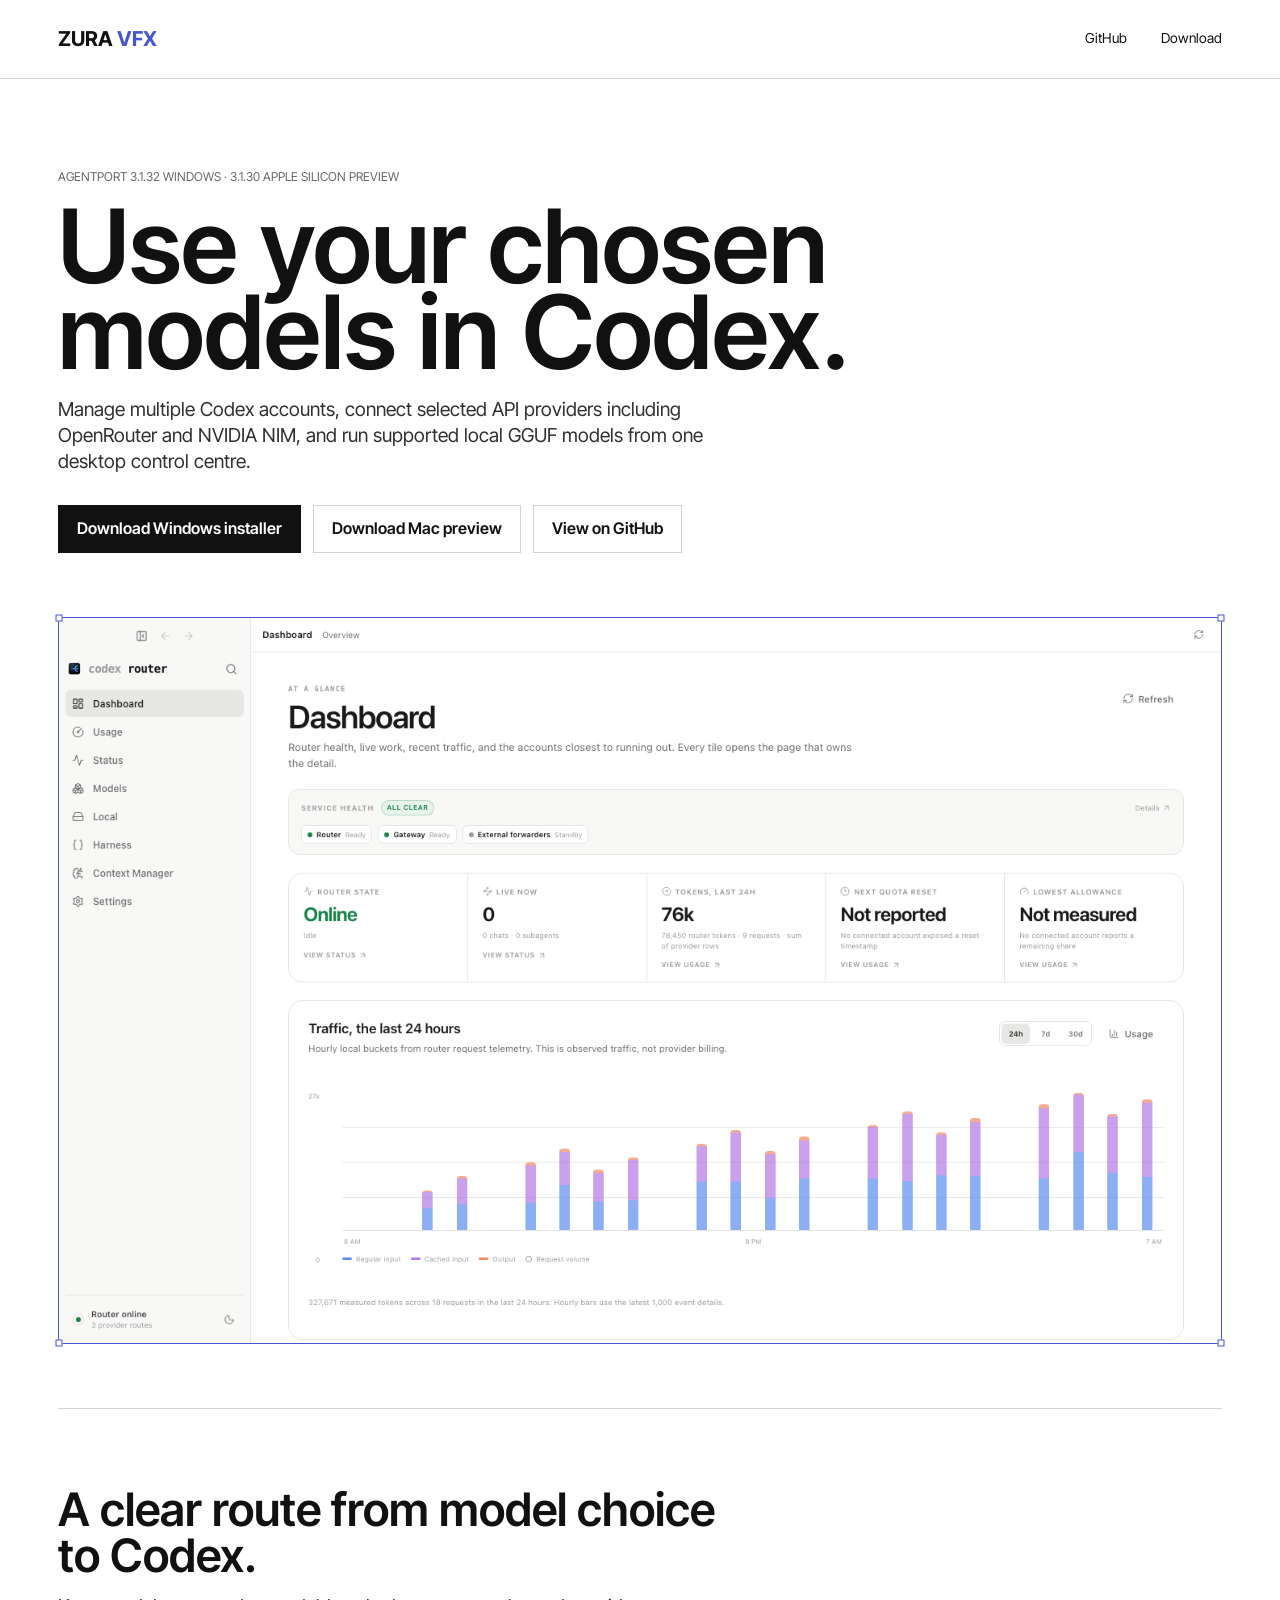
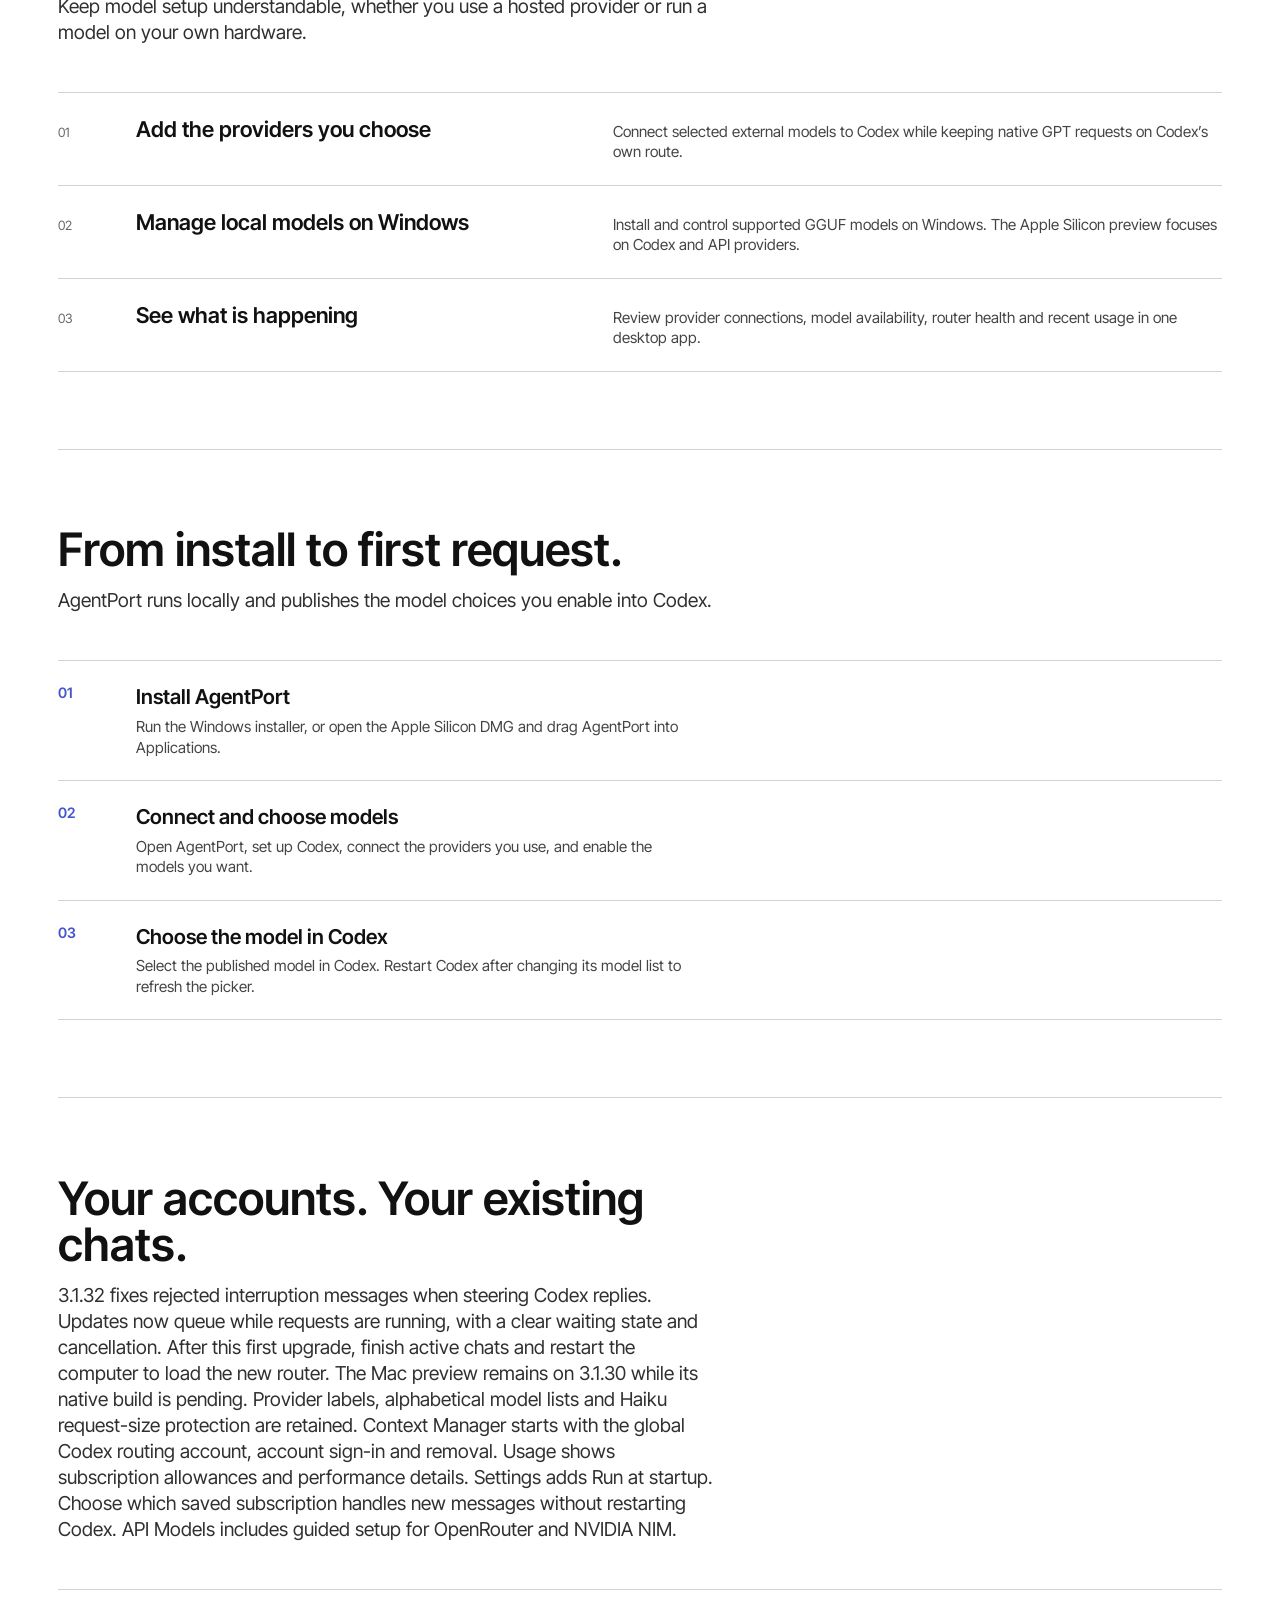
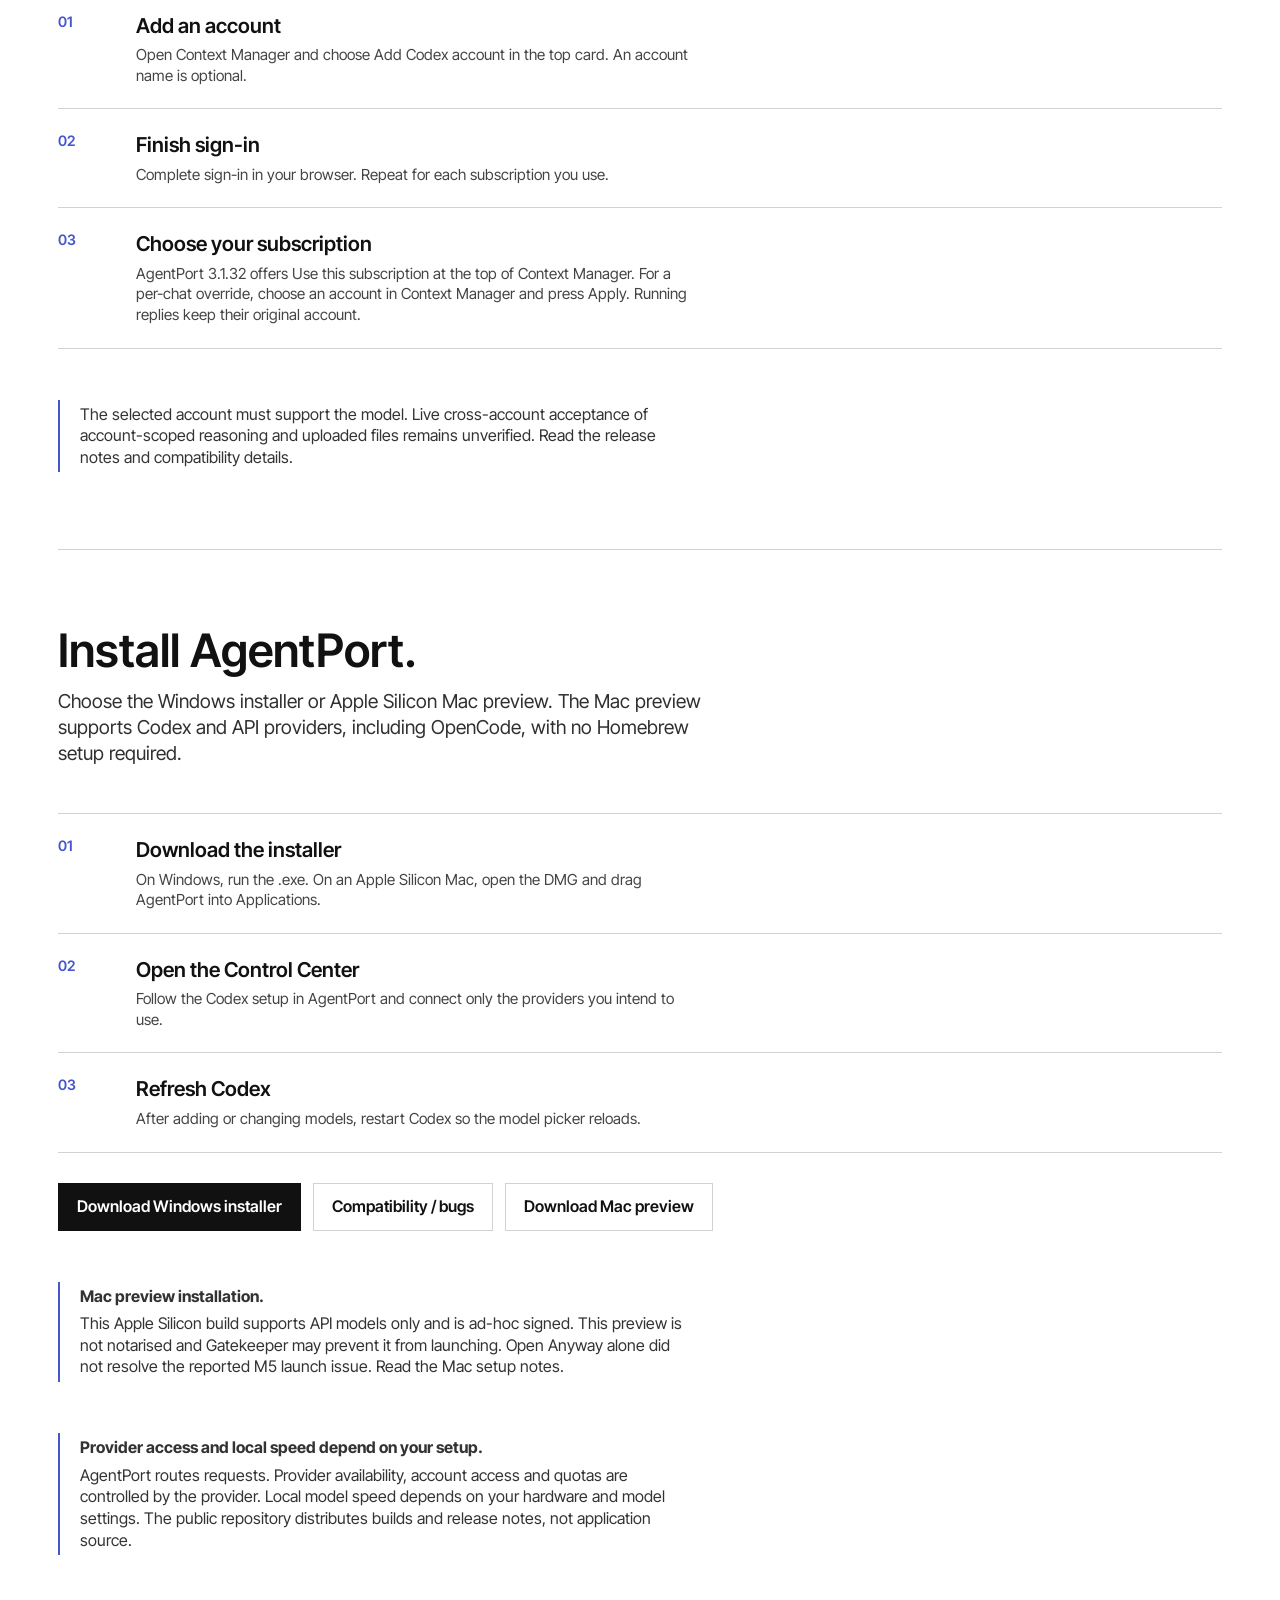
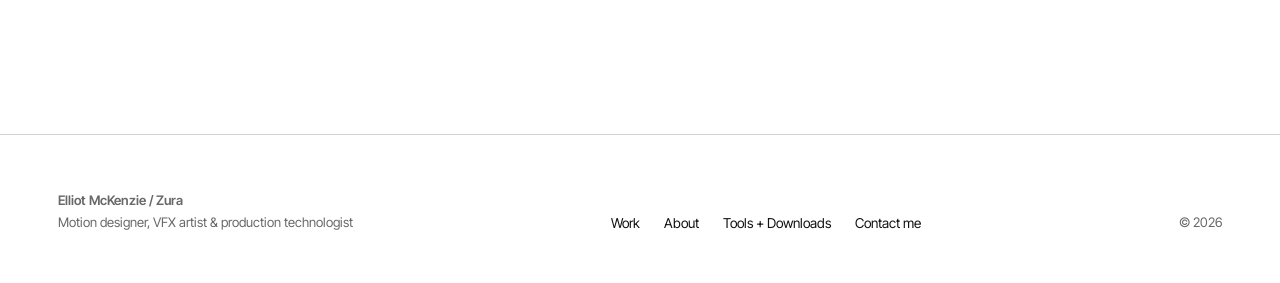
==== docs/index.html @ 7353f22c "Publish AgentPort 3.1.32 global account controls and startup preference" ====
<!doctype html>
<html lang="en">
<head>
<meta charset="utf-8">
<meta name="viewport" content="width=device-width, initial-scale=1">
<title>AgentPort | ZURA VFX</title>
<meta name="description" content="Connect Codex to selected API providers and local GGUF models with AgentPort, a local router and desktop control centre.">
<meta name="theme-color" content="#ffffff">
<meta property="og:title" content="AgentPort | ZURA VFX">
<meta property="og:description" content="Connect Codex to selected API providers and local GGUF models with AgentPort, a local router and desktop control centre.">
<meta property="og:type" content="website">
<link rel="icon" type="image/png" href="./agentport-icon.png">
<link rel="preconnect" href="https://fonts.googleapis.com">
<link rel="preconnect" href="https://fonts.gstatic.com" crossorigin>
<link href="https://fonts.googleapis.com/css2?family=Inter+Tight:wght@400;500;600;700&display=swap" rel="stylesheet">
<script>if(!window.matchMedia("(prefers-reduced-motion: reduce)").matches){document.documentElement.classList.add("reveal-ready");}</script>
<style>
:root{
  --canvas:#ffffff; --ink:#111111; --muted:#686868;
  --well:#e8e8e8; --well-deep:#dedede; --line:#d2d2d2; --blue:#4657cc;
  --page-pad:clamp(18px,3vw,48px); --max:1240px; --header:78px;
}
*{box-sizing:border-box}
html{scroll-behavior:smooth;min-width:320px}
body{margin:0;background:var(--canvas);color:var(--ink);font-family:"Inter Tight",Inter,Arial,sans-serif;font-size:16px;line-height:1.35;letter-spacing:0;-webkit-font-smoothing:antialiased}
a{color:inherit;text-decoration:none}
img,video{max-width:100%;display:block}
figure{margin:0}
h1,h2,h3,p{margin:0}
h1,h2,h3,strong{font-weight:600}
::selection{background:var(--blue);color:#fff}
a:focus-visible,button:focus-visible{outline:2px solid var(--blue);outline-offset:4px}
.shell{width:min(100%,var(--max));margin-inline:auto;padding-inline:var(--page-pad)}

.skip-link{position:fixed;top:12px;left:12px;z-index:100;background:var(--ink);color:#fff;padding:10px 14px;transform:translateY(-160%);transition:transform .18s}
.skip-link:focus{transform:translateY(0)}

.site-header{position:sticky;top:0;z-index:50;background:#fffffff2;backdrop-filter:blur(14px);border-bottom:1px solid var(--line)}
.site-header__inner{display:flex;align-items:center;justify-content:space-between;gap:24px;height:var(--header);width:min(100%,var(--max));margin-inline:auto;padding-inline:var(--page-pad)}
.wordmark{font-weight:700;font-size:clamp(1.05rem,1.6vw,1.35rem);white-space:nowrap}
.wordmark span{color:var(--blue)}
.site-nav{display:flex;align-items:center;gap:clamp(18px,2.6vw,40px);font-size:.86rem}
.site-nav a{padding:6px 0;border-bottom:1px solid transparent;transition:color .16s,border-color .16s}
.site-nav a:hover{color:var(--blue);border-color:var(--blue)}

.intro{padding:clamp(56px,7vw,110px) 0 clamp(40px,5vw,72px)}
.kicker{color:var(--muted);text-transform:uppercase;font-size:.76rem}
.intro h1{margin:18px 0 0;font-size:clamp(3rem,8vw,7.5rem);line-height:.84;max-width:16ch}
.lede{margin-top:22px;max-width:60ch;color:#303030;font-size:clamp(1.02rem,1.5vw,1.3rem)}
.actions{display:flex;flex-wrap:wrap;gap:12px;margin-top:30px}
.btn{display:inline-flex;align-items:center;gap:10px;min-height:48px;padding:0 18px;border:1px solid var(--line);background:var(--canvas);font:inherit;font-weight:600;transition:border-color .16s,background-color .16s,color .16s}
.btn:hover{border-color:var(--blue);background:var(--well);color:var(--blue)}
.btn--primary{background:var(--ink);border-color:var(--ink);color:#fff}
.btn--primary:hover{background:#000;border-color:#000;color:#fff}

.media{margin-top:clamp(38px,5vw,64px)}
.mask-frame{position:relative;border:1.25px solid var(--blue);background:var(--well-deep);aspect-ratio:8/5}
.mask-frame img,.mask-frame video{width:100%;height:100%;object-fit:cover}
.mask-point{position:absolute;z-index:2;width:7px;height:7px;border:1px solid var(--blue);background:var(--canvas);transform:translate(-50%,-50%)}
.mask-point--tl{top:0;left:0}
.mask-point--tr{top:0;left:100%}
.mask-point--bl{top:100%;left:0}
.mask-point--br{top:100%;left:100%}

.band{border-top:1px solid var(--line);padding:clamp(46px,6vw,92px) 0}
.band h2{font-size:clamp(1.9rem,3.6vw,3.4rem);line-height:1;max-width:24ch}
.band .lede{margin-top:16px}

.rows,.steps{list-style:none;margin:clamp(28px,3.6vw,48px) 0 0;padding:0;border-top:1px solid var(--line)}
.rows li{display:grid;grid-template-columns:52px minmax(0,1fr) minmax(0,1.35fr);gap:clamp(14px,2vw,32px);align-items:baseline;padding:22px 0;border-bottom:1px solid var(--line)}
.rows .n{color:var(--muted);font-size:.8rem}
.rows .t{font-weight:600;font-size:clamp(1.05rem,1.7vw,1.5rem)}
.rows .d{color:#444;font-size:.95rem}

.steps{counter-reset:s}
.steps li{counter-increment:s;display:grid;grid-template-columns:52px minmax(0,1fr);gap:clamp(14px,2vw,32px);padding:22px 0;border-bottom:1px solid var(--line)}
.steps li::before{content:counter(s,decimal-leading-zero);color:var(--blue);font-weight:600;font-size:.9rem}
.steps .t{font-weight:600;font-size:clamp(1.02rem,1.6vw,1.35rem)}
.steps .d{color:#444;font-size:.95rem;margin-top:6px;max-width:62ch}

.note{margin-top:clamp(30px,4vw,54px);border-left:2px solid var(--blue);padding:4px 0 4px 20px;max-width:70ch;color:#333}
.note b{display:block;margin-bottom:6px}

.site-footer{border-top:1px solid var(--line);margin-top:clamp(60px,8vw,120px)}
.site-footer__inner{width:min(100%,var(--max));margin-inline:auto;padding:clamp(34px,4vw,52px) var(--page-pad);display:flex;flex-wrap:wrap;gap:20px 40px;justify-content:space-between;align-items:flex-end}
.site-footer__name{font-weight:600;color:var(--ink)}
.site-footer p{color:var(--muted);font-size:.82rem;margin-top:5px}
.site-footer nav{display:flex;flex-wrap:wrap;gap:24px;font-size:.85rem}
.site-footer nav a:hover{color:var(--blue)}

.reveal-ready [data-reveal]{transform:translateY(14px);transition:transform .7s cubic-bezier(.22,1,.36,1)}
.reveal-ready [data-reveal].is-visible{transform:none}

@media (max-width:820px){
  :root{--header:62px}
  .site-nav{gap:16px;font-size:.8rem}
  .rows li{grid-template-columns:34px minmax(0,1fr);gap:8px 16px}
  .rows .d{grid-column:2}
  .steps li{grid-template-columns:34px minmax(0,1fr);gap:8px 16px}
}
@media (max-width:470px){
  .site-nav a:not(:last-child){display:none}
}
@media (prefers-reduced-motion:reduce){
  html{scroll-behavior:auto}
  .reveal-ready [data-reveal]{transform:none;transition:none}
}
</style>
</head>
<body>
<a class="skip-link" href="#main">Skip to content</a>

<header class="site-header">
  <div class="site-header__inner">
    <a class="wordmark" href="https://zuravfx.com" aria-label="ZURA VFX, home">ZURA <span>VFX</span></a>
    <nav class="site-nav" aria-label="Page navigation">
      <a href="https://github.com/ZURAVFX/AgentPort">GitHub</a>
      <a href="#install">Download</a>
    </nav>
  </div>
</header>

<main id="main">
  <div class="shell">

    <section class="intro">
      <p class="kicker">AgentPort 3.1.32 Windows · 3.1.30 Apple Silicon preview</p>
      <h1>Use your chosen models in Codex.</h1>
      <p class="lede">Manage multiple Codex accounts, connect selected API providers including OpenRouter and NVIDIA NIM, and run supported local GGUF models from one desktop control centre.</p>
      <div class="actions">
        <a class="btn btn--primary" href="https://github.com/ZURAVFX/AgentPort/releases/download/v3.1.32/agentport-3.1.32-windows-x64.exe">Download Windows installer</a>
        <a class="btn" href="https://github.com/ZURAVFX/AgentPort/releases/download/v3.1.30/agentport-3.1.30-macos-arm64.dmg">Download Mac preview</a>
        <a class="btn" href="https://github.com/ZURAVFX/AgentPort">View on GitHub</a>
      </div>
      <figure class="media mask-frame" data-reveal>
        <img src="./agentport-control-center.png" alt="AgentPort Control Center showing router health and recent model usage">
        <span class="mask-point mask-point--tl"></span>
        <span class="mask-point mask-point--tr"></span>
        <span class="mask-point mask-point--bl"></span>
        <span class="mask-point mask-point--br"></span>
      </figure>
    </section>

    <section class="band">
      <h2>A clear route from model choice to Codex.</h2>
      <p class="lede">Keep model setup understandable, whether you use a hosted provider or run a model on your own hardware.</p>
      <ul class="rows" data-reveal>
        <li><span class="n">01</span><span class="t">Add the providers you choose</span><span class="d">Connect selected external models to Codex while keeping native GPT requests on Codex’s own route.</span></li>
        <li><span class="n">02</span><span class="t">Manage local models on Windows</span><span class="d">Install and control supported GGUF models on Windows. The Apple Silicon preview focuses on Codex and API providers.</span></li>
        <li><span class="n">03</span><span class="t">See what is happening</span><span class="d">Review provider connections, model availability, router health and recent usage in one desktop app.</span></li>
      </ul>
    </section>

    <section class="band">
      <h2>From install to first request.</h2>
      <p class="lede">AgentPort runs locally and publishes the model choices you enable into Codex.</p>
      <ol class="steps" data-reveal>
        <li><div><span class="t">Install AgentPort</span><p class="d">Run the Windows installer, or open the Apple Silicon DMG and drag AgentPort into Applications.</p></div></li>
        <li><div><span class="t">Connect and choose models</span><p class="d">Open AgentPort, set up Codex, connect the providers you use, and enable the models you want.</p></div></li>
        <li><div><span class="t">Choose the model in Codex</span><p class="d">Select the published model in Codex. Restart Codex after changing its model list to refresh the picker.</p></div></li>
      </ol>
    </section>

    <section class="band" id="codex-accounts">
      <h2>Your accounts. Your existing chats.</h2>
      <p class="lede">3.1.32 fixes rejected interruption messages when steering Codex replies. Updates now queue while requests are running, with a clear waiting state and cancellation. After this first upgrade, finish active chats and restart the computer to load the new router. The Mac preview remains on 3.1.30 while its native build is pending. Provider labels, alphabetical model lists and Haiku request-size protection are retained. Context Manager starts with the global Codex routing account, account sign-in and removal. Usage shows subscription allowances and performance details. Settings adds Run at startup. Choose which saved subscription handles new messages without restarting Codex. API Models includes guided setup for OpenRouter and NVIDIA NIM.</p>
      <ol class="steps" data-reveal>
        <li><div><span class="t">Add an account</span><p class="d">Open Context Manager and choose Add Codex account in the top card. An account name is optional.</p></div></li>
        <li><div><span class="t">Finish sign-in</span><p class="d">Complete sign-in in your browser. Repeat for each subscription you use.</p></div></li>
        <li><div><span class="t">Choose your subscription</span><p class="d">AgentPort 3.1.32 offers Use this subscription at the top of Context Manager. For a per-chat override, choose an account in Context Manager and press Apply. Running replies keep their original account.</p></div></li>
      </ol>
      <p class="note">The selected account must support the model. Live cross-account acceptance of account-scoped reasoning and uploaded files remains unverified. <a href="https://github.com/ZURAVFX/AgentPort/releases/tag/v3.1.32">Read the release notes and compatibility details.</a></p>
    </section>
    <section class="band" id="install">
      <h2>Install AgentPort.</h2>
      <p class="lede">Choose the Windows installer or Apple Silicon Mac preview. The Mac preview supports Codex and API providers, including OpenCode, with no Homebrew setup required.</p>
      <ol class="steps" data-reveal>
        <li><div><span class="t">Download the installer</span><p class="d">On Windows, run the .exe. On an Apple Silicon Mac, open the DMG and drag AgentPort into Applications.</p></div></li>
        <li><div><span class="t">Open the Control Center</span><p class="d">Follow the Codex setup in AgentPort and connect only the providers you intend to use.</p></div></li>
        <li><div><span class="t">Refresh Codex</span><p class="d">After adding or changing models, restart Codex so the model picker reloads.</p></div></li>
      </ol>
      <div class="actions">
        <a class="btn btn--primary" href="https://github.com/ZURAVFX/AgentPort/releases/download/v3.1.32/agentport-3.1.32-windows-x64.exe">Download Windows installer</a>
        <a class="btn" href="https://github.com/ZURAVFX/AgentPort/issues/new/choose">Compatibility / bugs</a>
        <a class="btn" href="https://github.com/ZURAVFX/AgentPort/releases/download/v3.1.30/agentport-3.1.30-macos-arm64.dmg">Download Mac preview</a>
      </div>
      <div class="note">
        <b>Mac preview installation.</b>
        This Apple Silicon build supports API models only and is ad-hoc signed. This preview is not notarised and Gatekeeper may prevent it from launching. Open Anyway alone did not resolve the reported M5 launch issue. <a href="https://github.com/ZURAVFX/AgentPort/blob/main/release-notes/v3.1.22.md">Read the Mac setup notes.</a>
      </div>
      <div class="note">
        <b>Provider access and local speed depend on your setup.</b>
        AgentPort routes requests. Provider availability, account access and quotas are controlled by the provider. Local model speed depends on your hardware and model settings. The public repository distributes builds and release notes, not application source.
      </div>
    </section>

  </div>
</main>

<footer class="site-footer">
  <div class="site-footer__inner">
    <div>
      <p class="site-footer__name">Elliot McKenzie / Zura</p>
      <p>Motion designer, VFX artist &amp; production technologist</p>
    </div>
    <nav aria-label="Footer navigation">
      <a href="https://zuravfx.com/work/">Work</a>
      <a href="https://zuravfx.com/about/">About</a>
      <a href="https://zuravfx.com/products/">Tools + Downloads</a>
      <a href="https://zuravfx.com/contact/">Contact me</a>
    </nav>
    <p>© 2026</p>
  </div>
</footer>

<script>
  if (document.documentElement.classList.contains("reveal-ready")) {
    const observer = new IntersectionObserver((entries) => {
      entries.forEach((entry) => {
        if (entry.isIntersecting) {
          entry.target.classList.add("is-visible");
          observer.unobserve(entry.target);
        }
      });
    }, { threshold: 0.08, rootMargin: "0px 0px -5% 0px" });
    document.querySelectorAll("[data-reveal]").forEach((el) => observer.observe(el));
  }
</script>
</body>
</html>
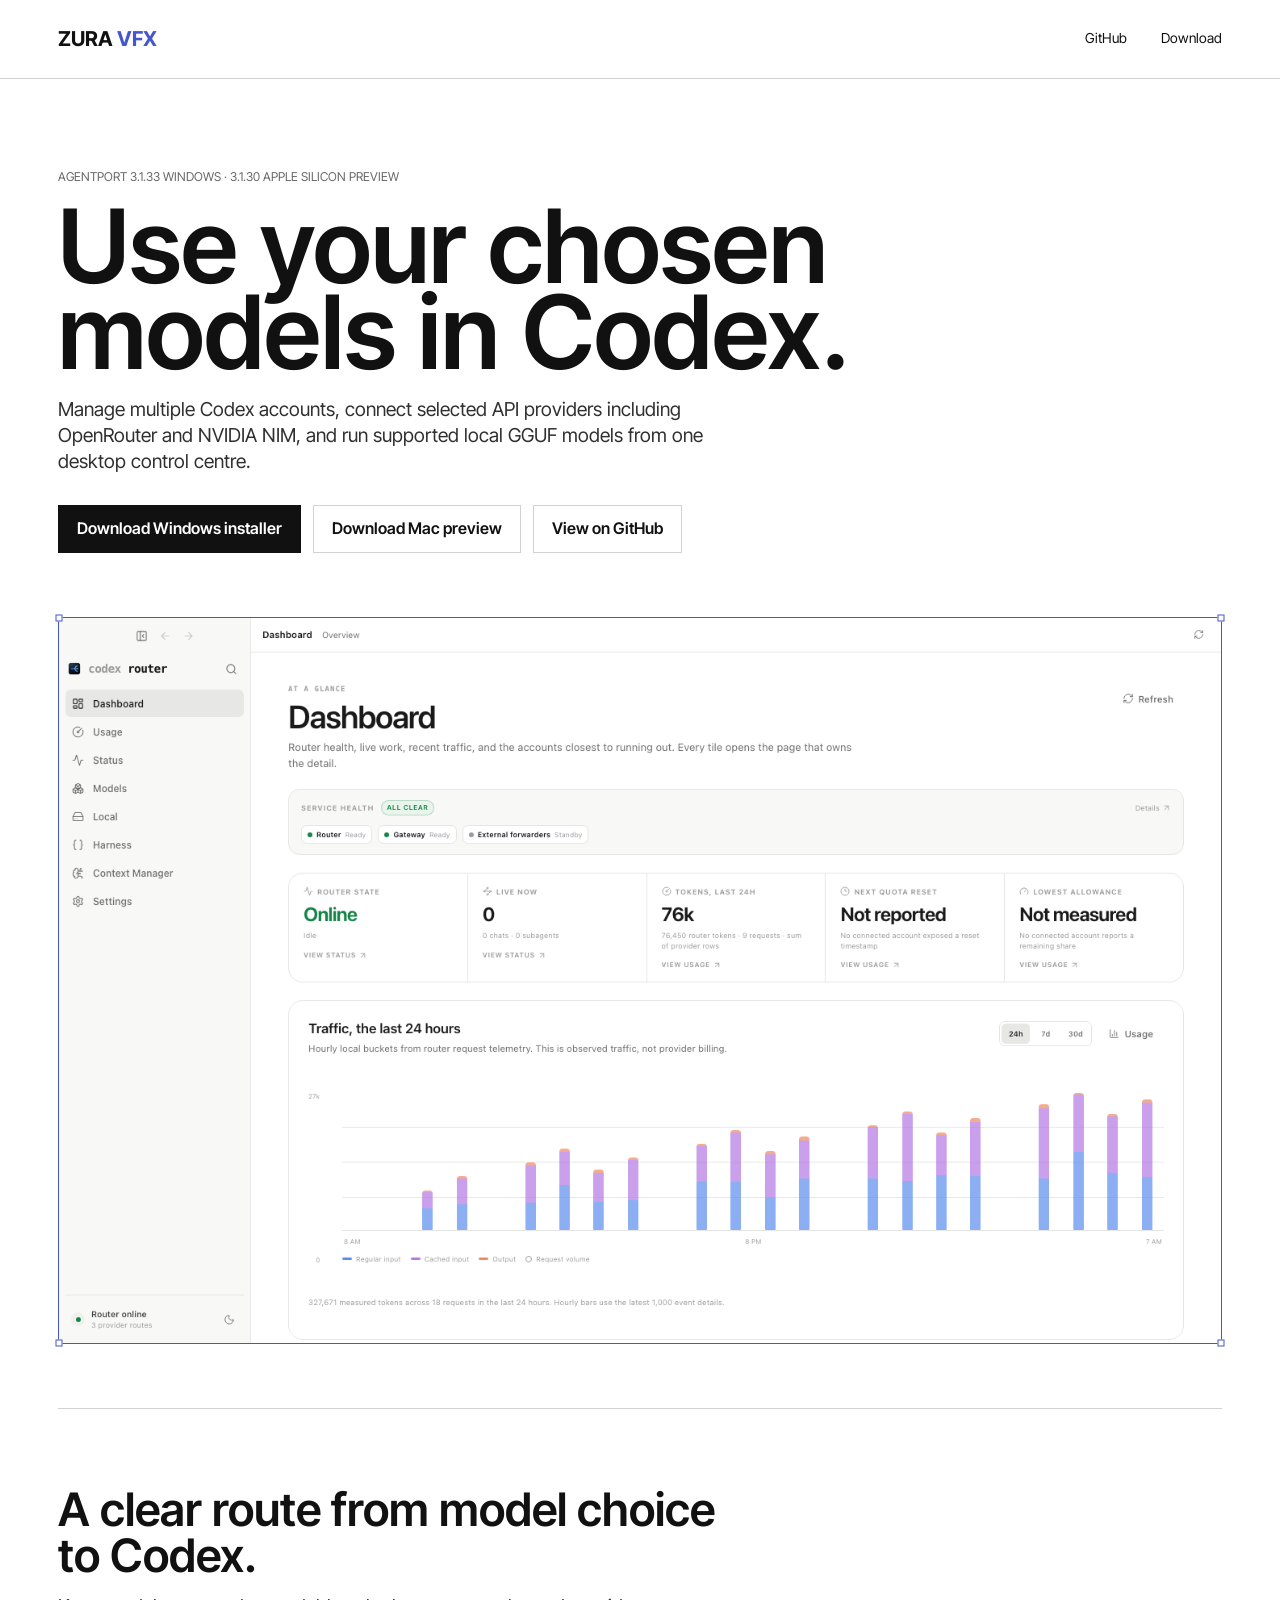
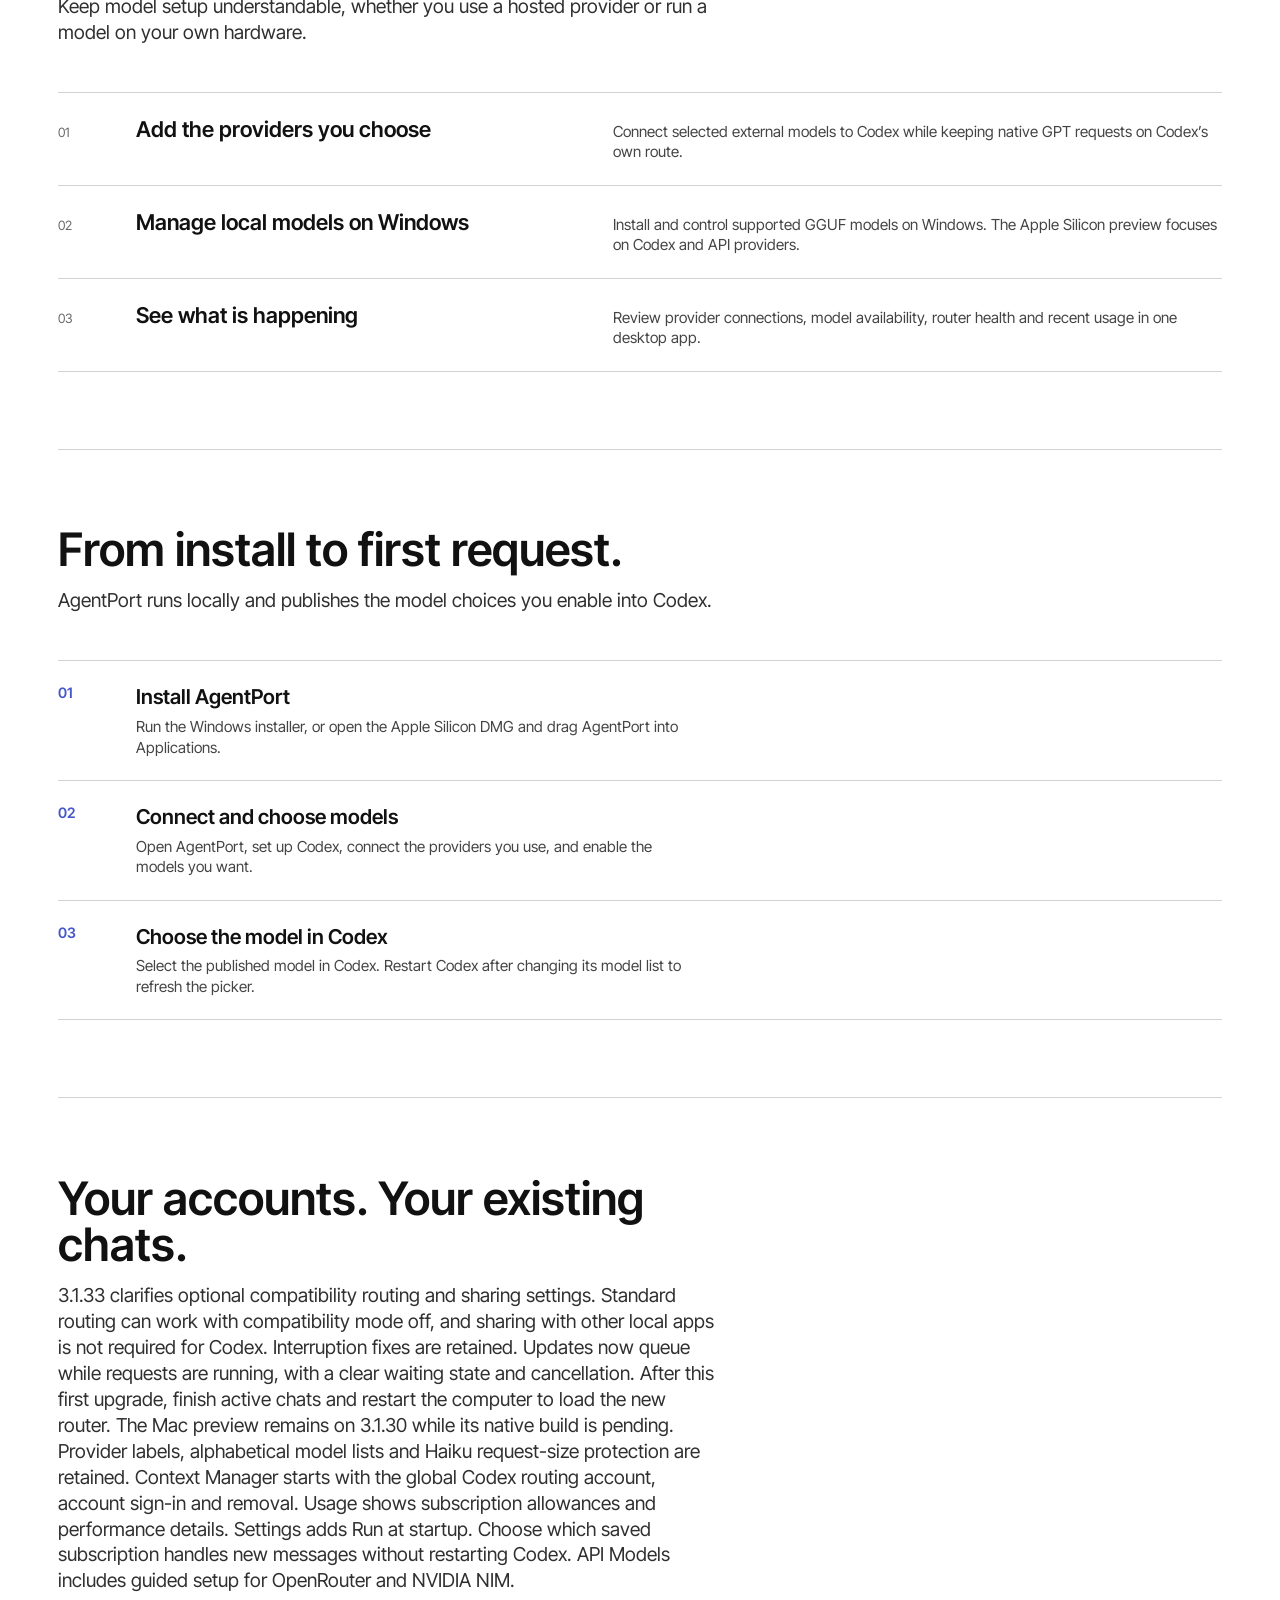
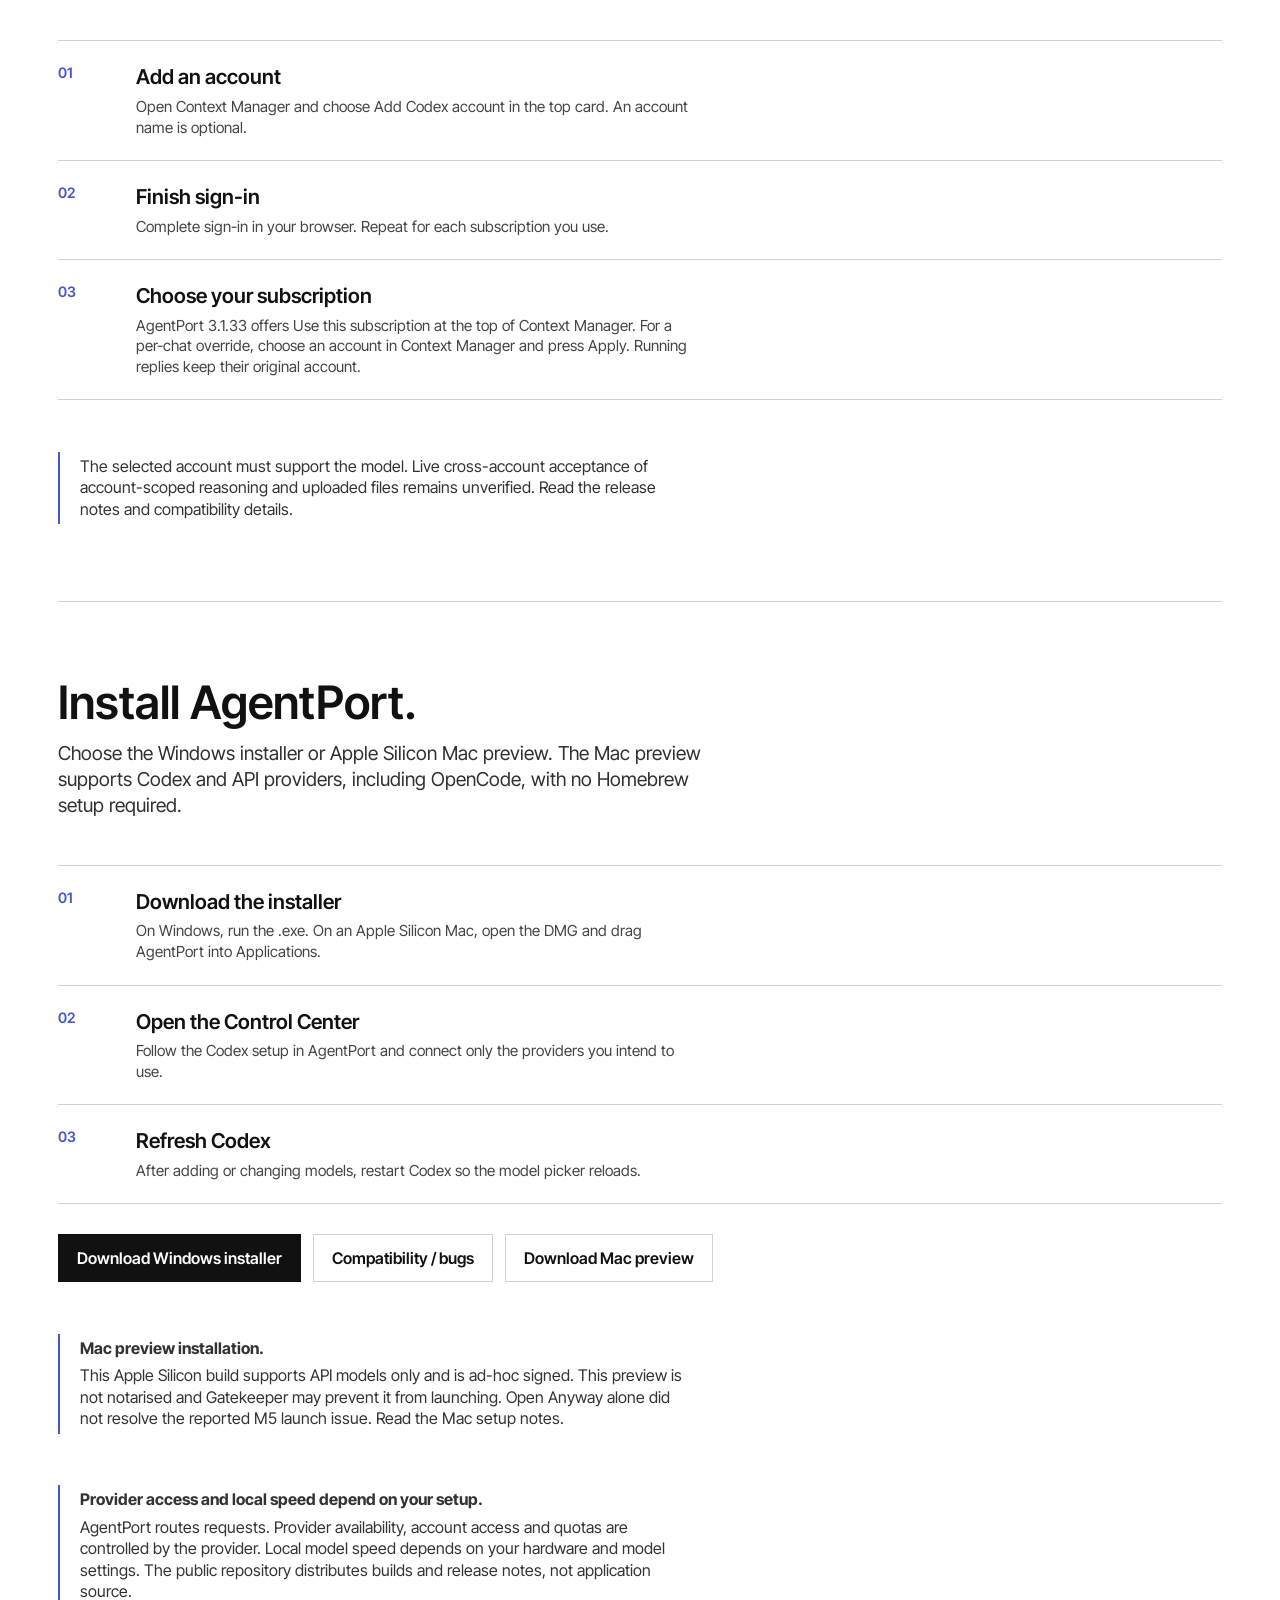
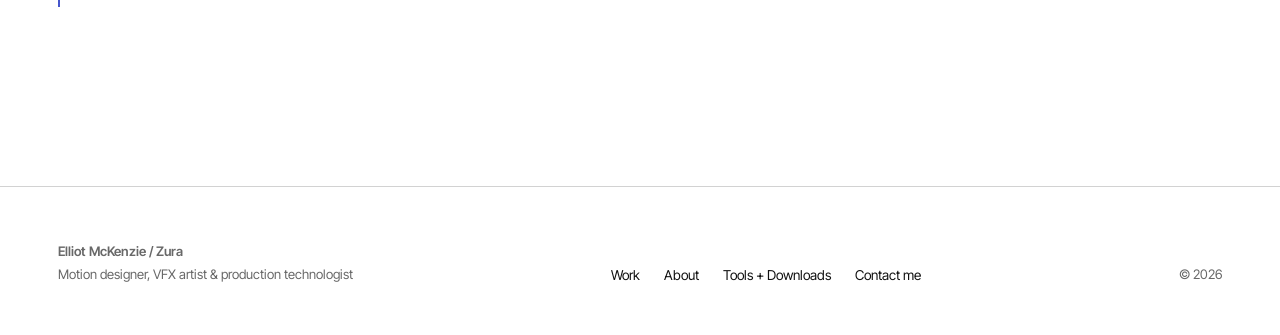
==== commit 83ea4561: "Publish clearer optional routing settings in AgentPort 3.1.33" ====
--- a/docs/index.html
+++ b/docs/index.html
@@ -124,11 +124,11 @@
   <div class="shell">
 
     <section class="intro">
-      <p class="kicker">AgentPort 3.1.32 Windows · 3.1.30 Apple Silicon preview</p>
+      <p class="kicker">AgentPort 3.1.33 Windows · 3.1.30 Apple Silicon preview</p>
       <h1>Use your chosen models in Codex.</h1>
       <p class="lede">Manage multiple Codex accounts, connect selected API providers including OpenRouter and NVIDIA NIM, and run supported local GGUF models from one desktop control centre.</p>
       <div class="actions">
-        <a class="btn btn--primary" href="https://github.com/ZURAVFX/AgentPort/releases/download/v3.1.32/agentport-3.1.32-windows-x64.exe">Download Windows installer</a>
+        <a class="btn btn--primary" href="https://github.com/ZURAVFX/AgentPort/releases/download/v3.1.33/agentport-3.1.33-windows-x64.exe">Download Windows installer</a>
         <a class="btn" href="https://github.com/ZURAVFX/AgentPort/releases/download/v3.1.30/agentport-3.1.30-macos-arm64.dmg">Download Mac preview</a>
         <a class="btn" href="https://github.com/ZURAVFX/AgentPort">View on GitHub</a>
       </div>
@@ -163,13 +163,13 @@
 
     <section class="band" id="codex-accounts">
       <h2>Your accounts. Your existing chats.</h2>
-      <p class="lede">3.1.32 fixes rejected interruption messages when steering Codex replies. Updates now queue while requests are running, with a clear waiting state and cancellation. After this first upgrade, finish active chats and restart the computer to load the new router. The Mac preview remains on 3.1.30 while its native build is pending. Provider labels, alphabetical model lists and Haiku request-size protection are retained. Context Manager starts with the global Codex routing account, account sign-in and removal. Usage shows subscription allowances and performance details. Settings adds Run at startup. Choose which saved subscription handles new messages without restarting Codex. API Models includes guided setup for OpenRouter and NVIDIA NIM.</p>
+      <p class="lede">3.1.33 clarifies optional compatibility routing and sharing settings. Standard routing can work with compatibility mode off, and sharing with other local apps is not required for Codex. Interruption fixes are retained. Updates now queue while requests are running, with a clear waiting state and cancellation. After this first upgrade, finish active chats and restart the computer to load the new router. The Mac preview remains on 3.1.30 while its native build is pending. Provider labels, alphabetical model lists and Haiku request-size protection are retained. Context Manager starts with the global Codex routing account, account sign-in and removal. Usage shows subscription allowances and performance details. Settings adds Run at startup. Choose which saved subscription handles new messages without restarting Codex. API Models includes guided setup for OpenRouter and NVIDIA NIM.</p>
       <ol class="steps" data-reveal>
         <li><div><span class="t">Add an account</span><p class="d">Open Context Manager and choose Add Codex account in the top card. An account name is optional.</p></div></li>
         <li><div><span class="t">Finish sign-in</span><p class="d">Complete sign-in in your browser. Repeat for each subscription you use.</p></div></li>
-        <li><div><span class="t">Choose your subscription</span><p class="d">AgentPort 3.1.32 offers Use this subscription at the top of Context Manager. For a per-chat override, choose an account in Context Manager and press Apply. Running replies keep their original account.</p></div></li>
+        <li><div><span class="t">Choose your subscription</span><p class="d">AgentPort 3.1.33 offers Use this subscription at the top of Context Manager. For a per-chat override, choose an account in Context Manager and press Apply. Running replies keep their original account.</p></div></li>
       </ol>
-      <p class="note">The selected account must support the model. Live cross-account acceptance of account-scoped reasoning and uploaded files remains unverified. <a href="https://github.com/ZURAVFX/AgentPort/releases/tag/v3.1.32">Read the release notes and compatibility details.</a></p>
+      <p class="note">The selected account must support the model. Live cross-account acceptance of account-scoped reasoning and uploaded files remains unverified. <a href="https://github.com/ZURAVFX/AgentPort/releases/tag/v3.1.33">Read the release notes and compatibility details.</a></p>
     </section>
     <section class="band" id="install">
       <h2>Install AgentPort.</h2>
@@ -180,7 +180,7 @@
         <li><div><span class="t">Refresh Codex</span><p class="d">After adding or changing models, restart Codex so the model picker reloads.</p></div></li>
       </ol>
       <div class="actions">
-        <a class="btn btn--primary" href="https://github.com/ZURAVFX/AgentPort/releases/download/v3.1.32/agentport-3.1.32-windows-x64.exe">Download Windows installer</a>
+        <a class="btn btn--primary" href="https://github.com/ZURAVFX/AgentPort/releases/download/v3.1.33/agentport-3.1.33-windows-x64.exe">Download Windows installer</a>
         <a class="btn" href="https://github.com/ZURAVFX/AgentPort/issues/new/choose">Compatibility / bugs</a>
         <a class="btn" href="https://github.com/ZURAVFX/AgentPort/releases/download/v3.1.30/agentport-3.1.30-macos-arm64.dmg">Download Mac preview</a>
       </div>
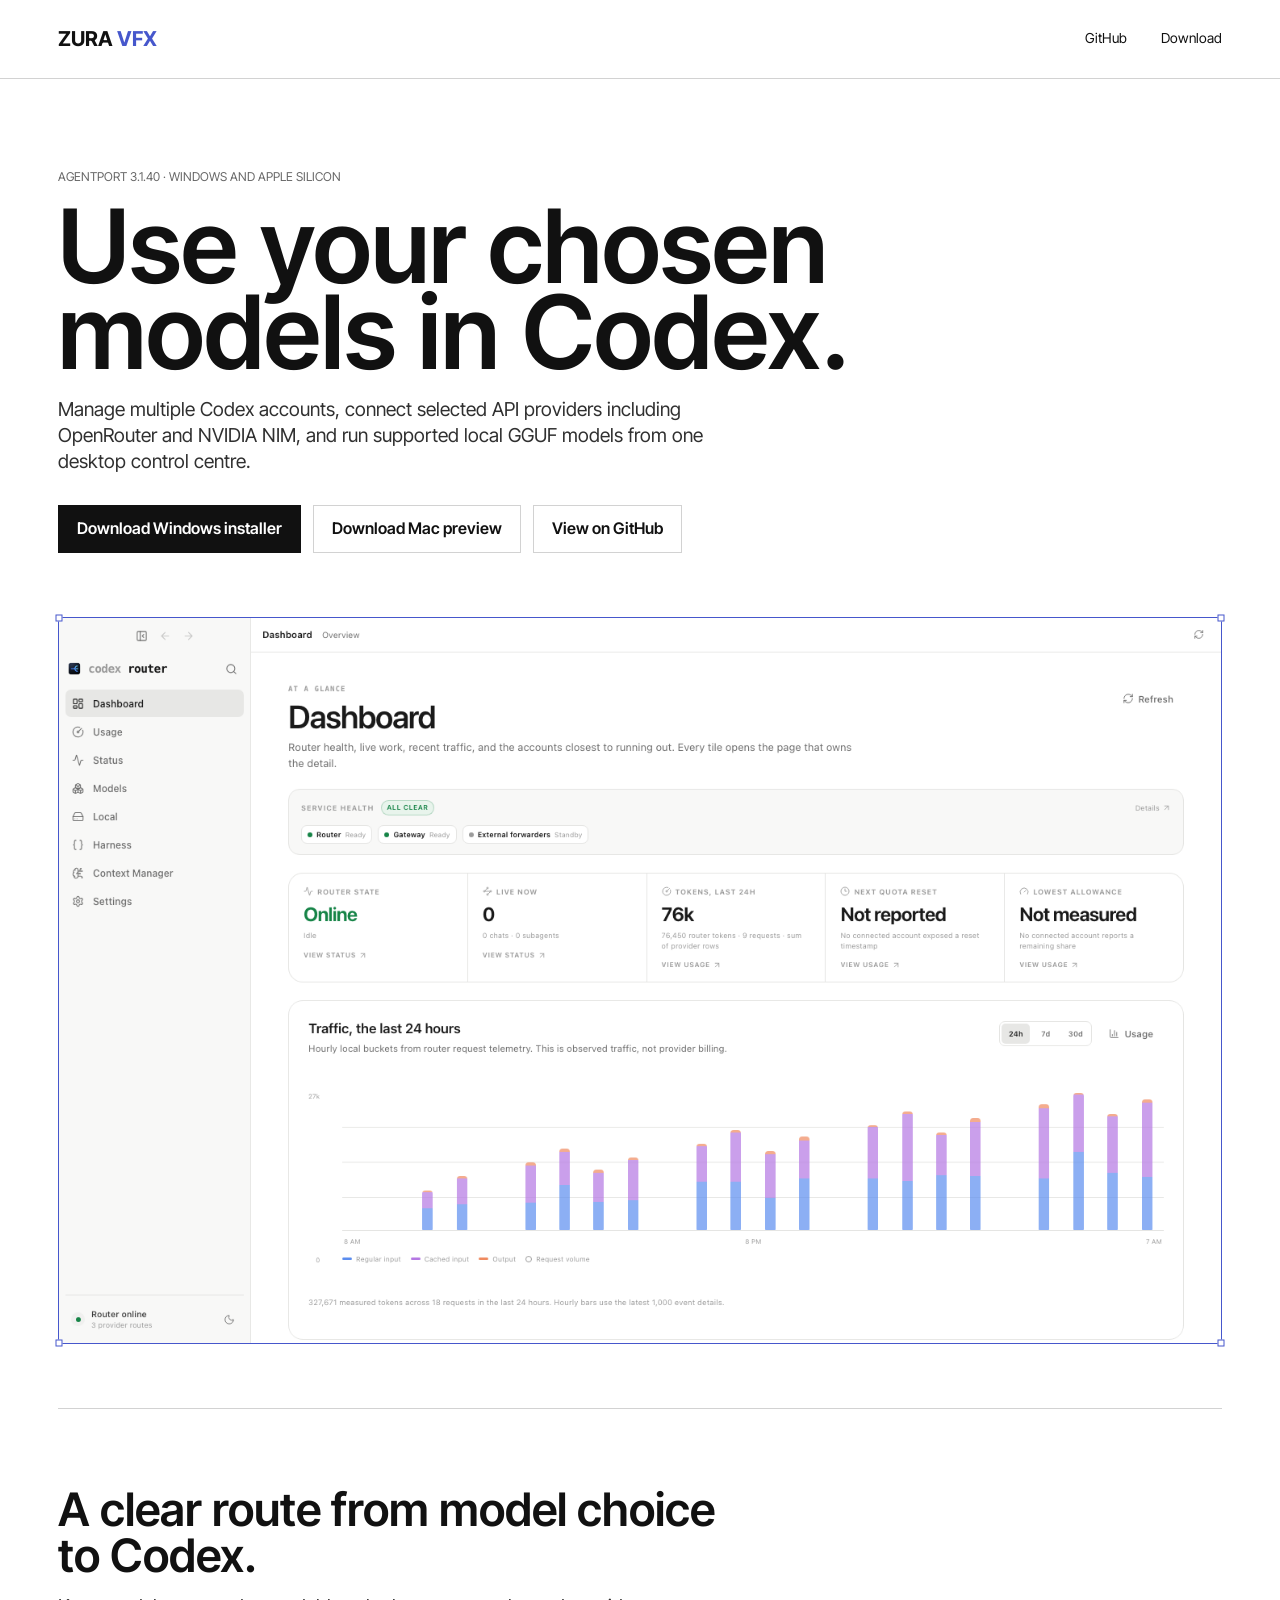
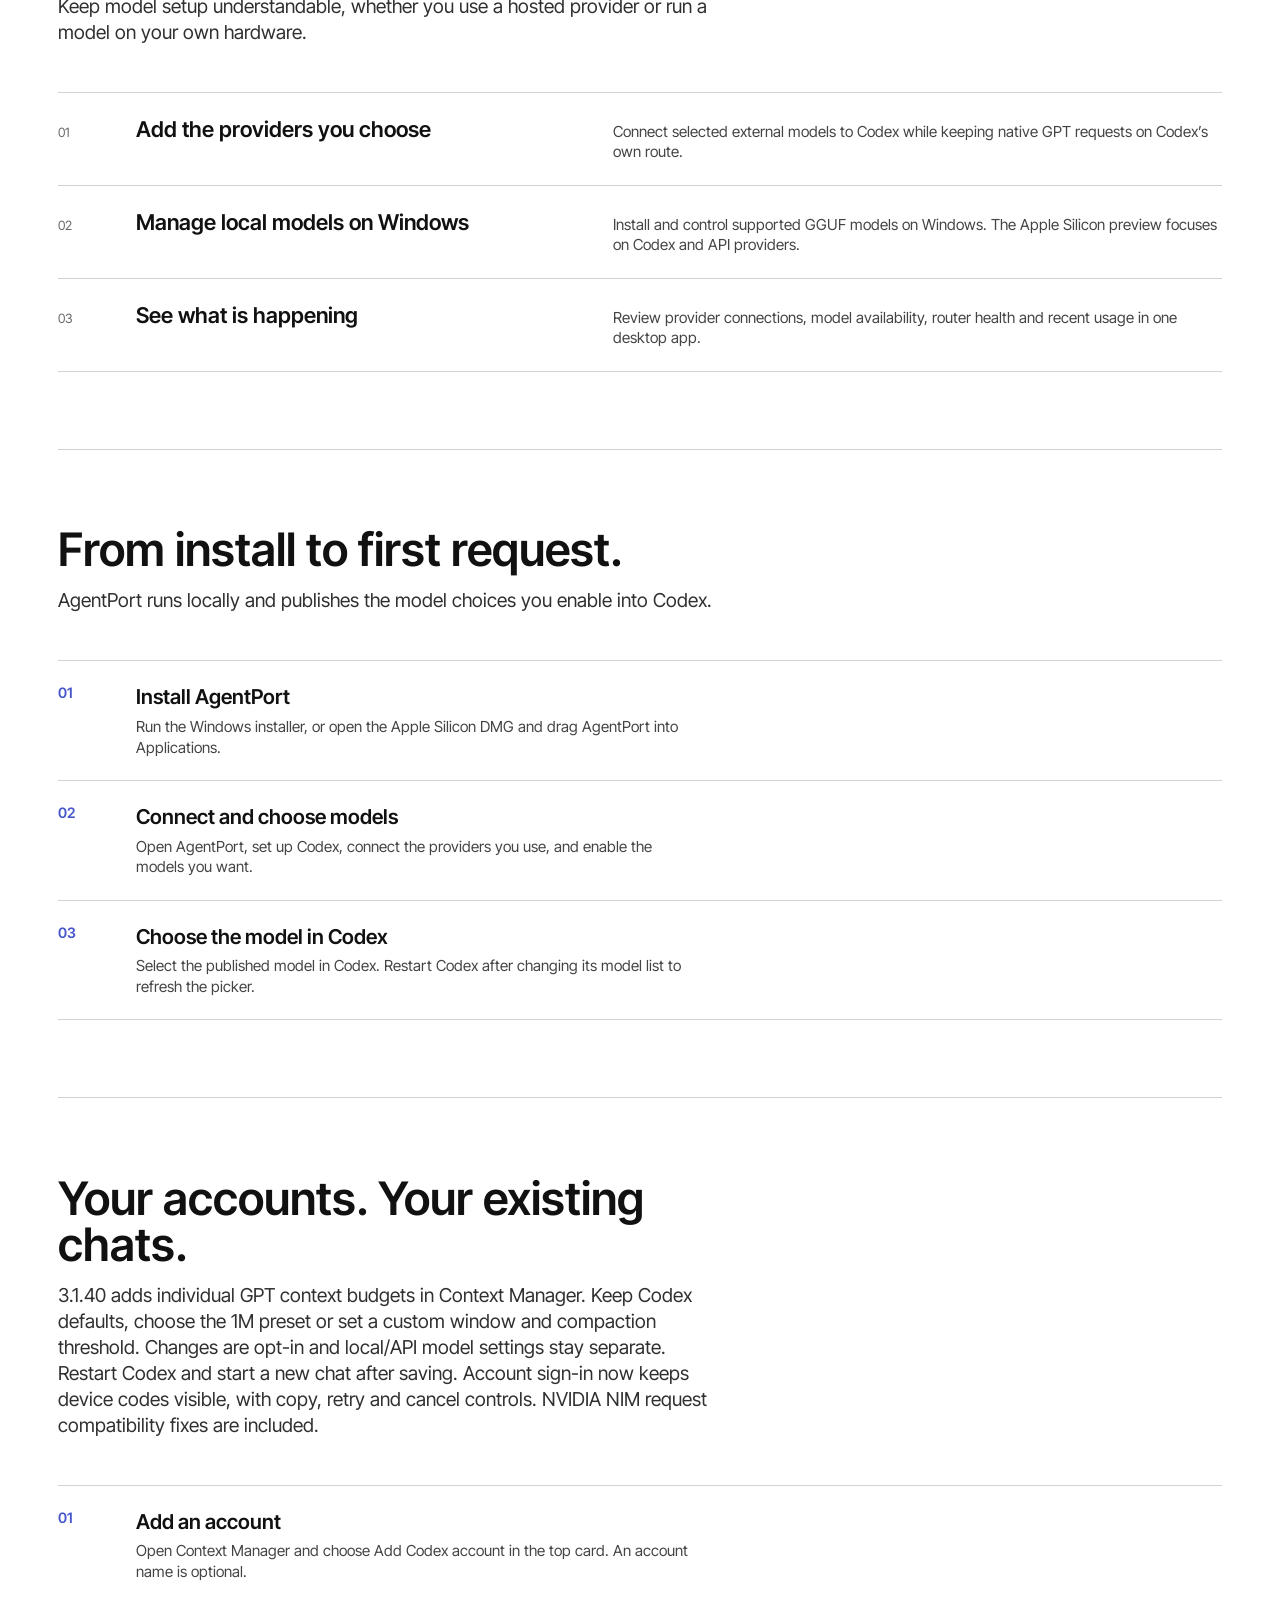
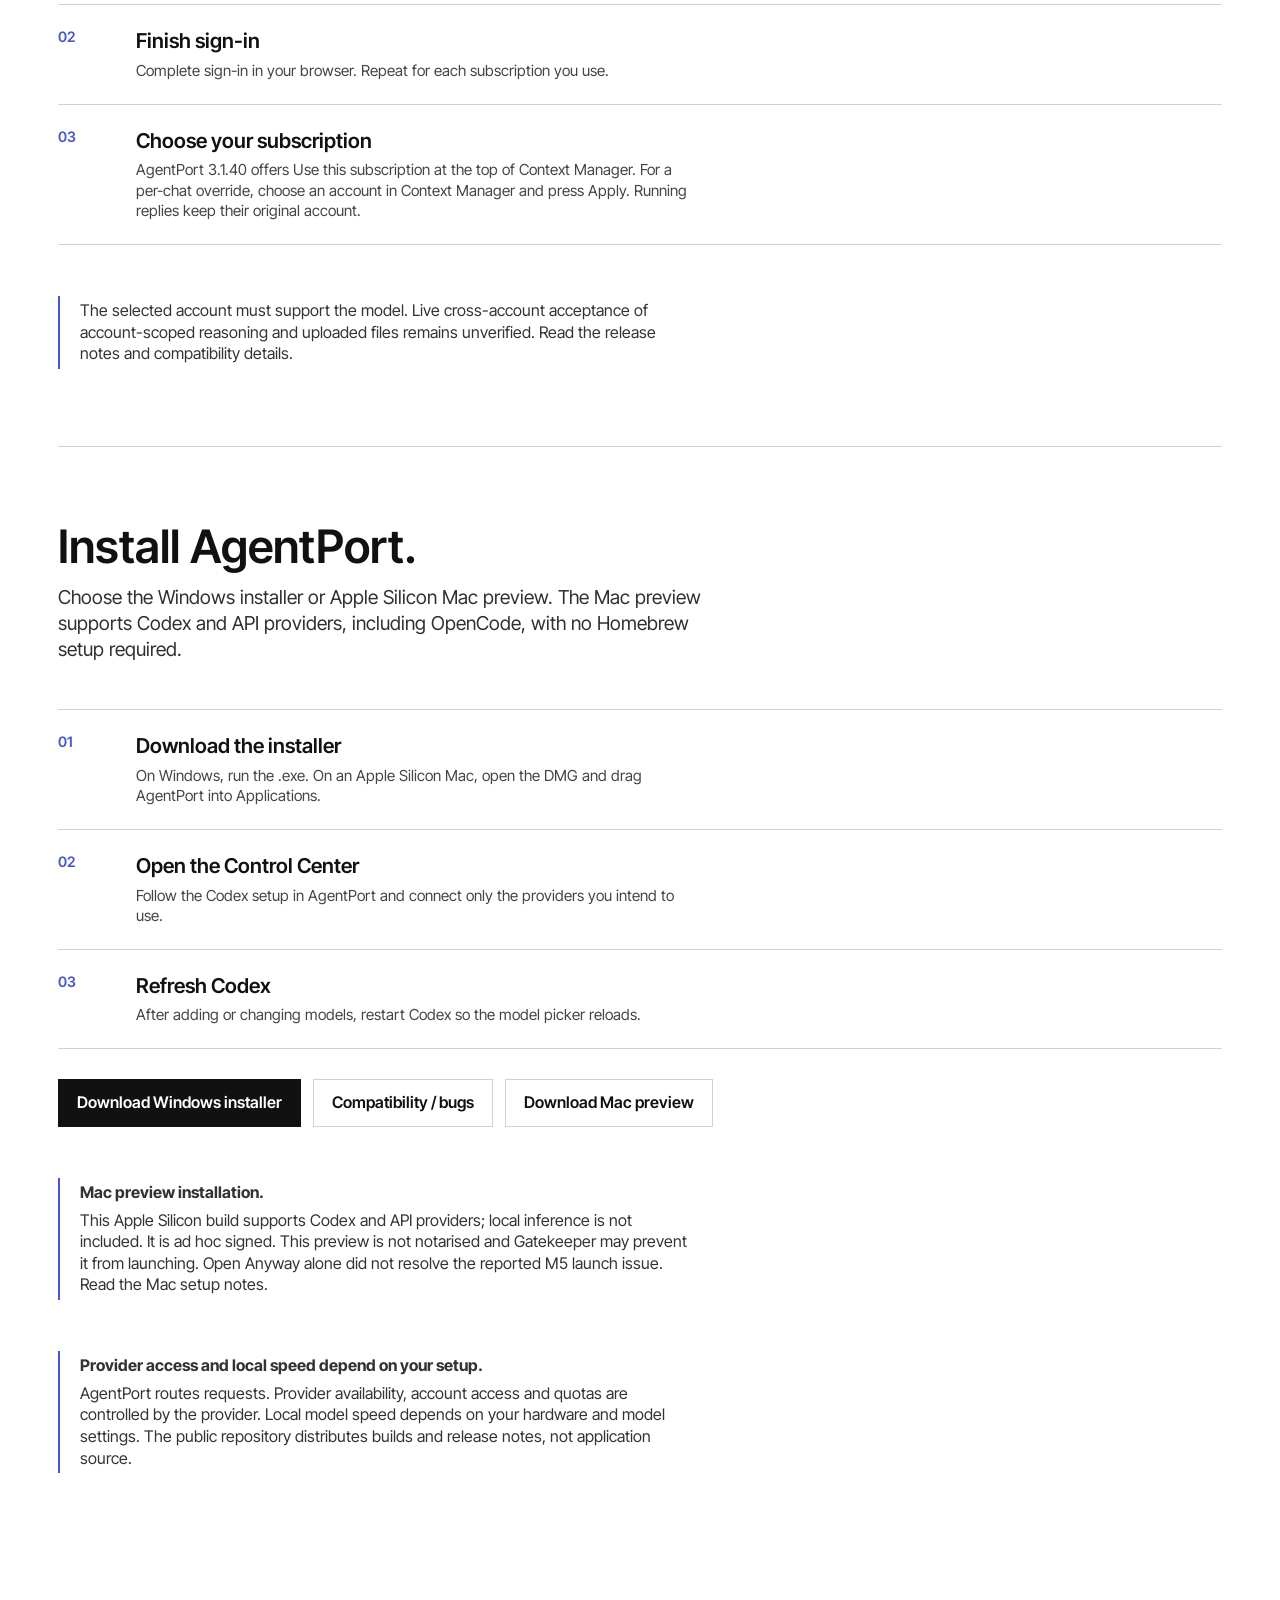
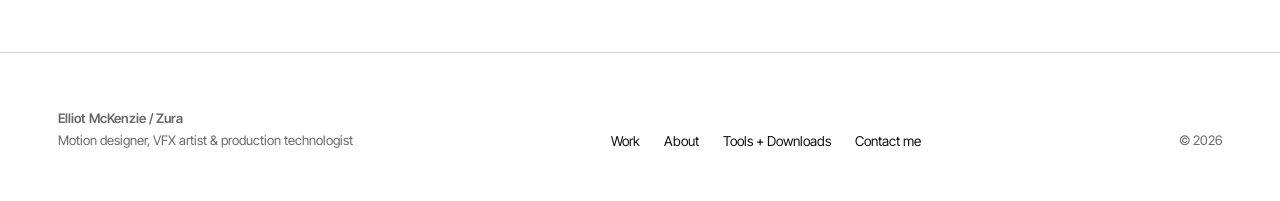
==== commit 98557960: "Document AgentPort 3.1.40 context controls and downloads" ====
--- a/docs/index.html
+++ b/docs/index.html
@@ -124,12 +124,12 @@
   <div class="shell">
 
     <section class="intro">
-      <p class="kicker">AgentPort 3.1.33 Windows · 3.1.30 Apple Silicon preview</p>
+      <p class="kicker">AgentPort 3.1.40 · Windows and Apple Silicon</p>
       <h1>Use your chosen models in Codex.</h1>
       <p class="lede">Manage multiple Codex accounts, connect selected API providers including OpenRouter and NVIDIA NIM, and run supported local GGUF models from one desktop control centre.</p>
       <div class="actions">
-        <a class="btn btn--primary" href="https://github.com/ZURAVFX/AgentPort/releases/download/v3.1.33/agentport-3.1.33-windows-x64.exe">Download Windows installer</a>
-        <a class="btn" href="https://github.com/ZURAVFX/AgentPort/releases/download/v3.1.30/agentport-3.1.30-macos-arm64.dmg">Download Mac preview</a>
+        <a class="btn btn--primary" href="https://github.com/ZURAVFX/AgentPort/releases/download/v3.1.40/agentport-3.1.40-windows-x64.exe">Download Windows installer</a>
+        <a class="btn" href="https://github.com/ZURAVFX/AgentPort/releases/download/v3.1.40/agentport-3.1.40-macos-arm64.dmg">Download Mac preview</a>
         <a class="btn" href="https://github.com/ZURAVFX/AgentPort">View on GitHub</a>
       </div>
       <figure class="media mask-frame" data-reveal>
@@ -163,13 +163,13 @@
 
     <section class="band" id="codex-accounts">
       <h2>Your accounts. Your existing chats.</h2>
-      <p class="lede">3.1.33 clarifies optional compatibility routing and sharing settings. Standard routing can work with compatibility mode off, and sharing with other local apps is not required for Codex. Interruption fixes are retained. Updates now queue while requests are running, with a clear waiting state and cancellation. After this first upgrade, finish active chats and restart the computer to load the new router. The Mac preview remains on 3.1.30 while its native build is pending. Provider labels, alphabetical model lists and Haiku request-size protection are retained. Context Manager starts with the global Codex routing account, account sign-in and removal. Usage shows subscription allowances and performance details. Settings adds Run at startup. Choose which saved subscription handles new messages without restarting Codex. API Models includes guided setup for OpenRouter and NVIDIA NIM.</p>
+      <p class="lede">3.1.40 adds individual GPT context budgets in Context Manager. Keep Codex defaults, choose the 1M preset or set a custom window and compaction threshold. Changes are opt-in and local/API model settings stay separate. Restart Codex and start a new chat after saving. Account sign-in now keeps device codes visible, with copy, retry and cancel controls. NVIDIA NIM request compatibility fixes are included.</p>
       <ol class="steps" data-reveal>
         <li><div><span class="t">Add an account</span><p class="d">Open Context Manager and choose Add Codex account in the top card. An account name is optional.</p></div></li>
         <li><div><span class="t">Finish sign-in</span><p class="d">Complete sign-in in your browser. Repeat for each subscription you use.</p></div></li>
-        <li><div><span class="t">Choose your subscription</span><p class="d">AgentPort 3.1.33 offers Use this subscription at the top of Context Manager. For a per-chat override, choose an account in Context Manager and press Apply. Running replies keep their original account.</p></div></li>
+        <li><div><span class="t">Choose your subscription</span><p class="d">AgentPort 3.1.40 offers Use this subscription at the top of Context Manager. For a per-chat override, choose an account in Context Manager and press Apply. Running replies keep their original account.</p></div></li>
       </ol>
-      <p class="note">The selected account must support the model. Live cross-account acceptance of account-scoped reasoning and uploaded files remains unverified. <a href="https://github.com/ZURAVFX/AgentPort/releases/tag/v3.1.33">Read the release notes and compatibility details.</a></p>
+      <p class="note">The selected account must support the model. Live cross-account acceptance of account-scoped reasoning and uploaded files remains unverified. <a href="https://github.com/ZURAVFX/AgentPort/releases/tag/v3.1.40">Read the release notes and compatibility details.</a></p>
     </section>
     <section class="band" id="install">
       <h2>Install AgentPort.</h2>
@@ -180,13 +180,13 @@
         <li><div><span class="t">Refresh Codex</span><p class="d">After adding or changing models, restart Codex so the model picker reloads.</p></div></li>
       </ol>
       <div class="actions">
-        <a class="btn btn--primary" href="https://github.com/ZURAVFX/AgentPort/releases/download/v3.1.33/agentport-3.1.33-windows-x64.exe">Download Windows installer</a>
+        <a class="btn btn--primary" href="https://github.com/ZURAVFX/AgentPort/releases/download/v3.1.40/agentport-3.1.40-windows-x64.exe">Download Windows installer</a>
         <a class="btn" href="https://github.com/ZURAVFX/AgentPort/issues/new/choose">Compatibility / bugs</a>
-        <a class="btn" href="https://github.com/ZURAVFX/AgentPort/releases/download/v3.1.30/agentport-3.1.30-macos-arm64.dmg">Download Mac preview</a>
+        <a class="btn" href="https://github.com/ZURAVFX/AgentPort/releases/download/v3.1.40/agentport-3.1.40-macos-arm64.dmg">Download Mac preview</a>
       </div>
       <div class="note">
         <b>Mac preview installation.</b>
-        This Apple Silicon build supports API models only and is ad-hoc signed. This preview is not notarised and Gatekeeper may prevent it from launching. Open Anyway alone did not resolve the reported M5 launch issue. <a href="https://github.com/ZURAVFX/AgentPort/blob/main/release-notes/v3.1.22.md">Read the Mac setup notes.</a>
+        This Apple Silicon build supports Codex and API providers; local inference is not included. It is ad hoc signed. This preview is not notarised and Gatekeeper may prevent it from launching. Open Anyway alone did not resolve the reported M5 launch issue. <a href="https://github.com/ZURAVFX/AgentPort/blob/main/release-notes/v3.1.22.md">Read the Mac setup notes.</a>
       </div>
       <div class="note">
         <b>Provider access and local speed depend on your setup.</b>
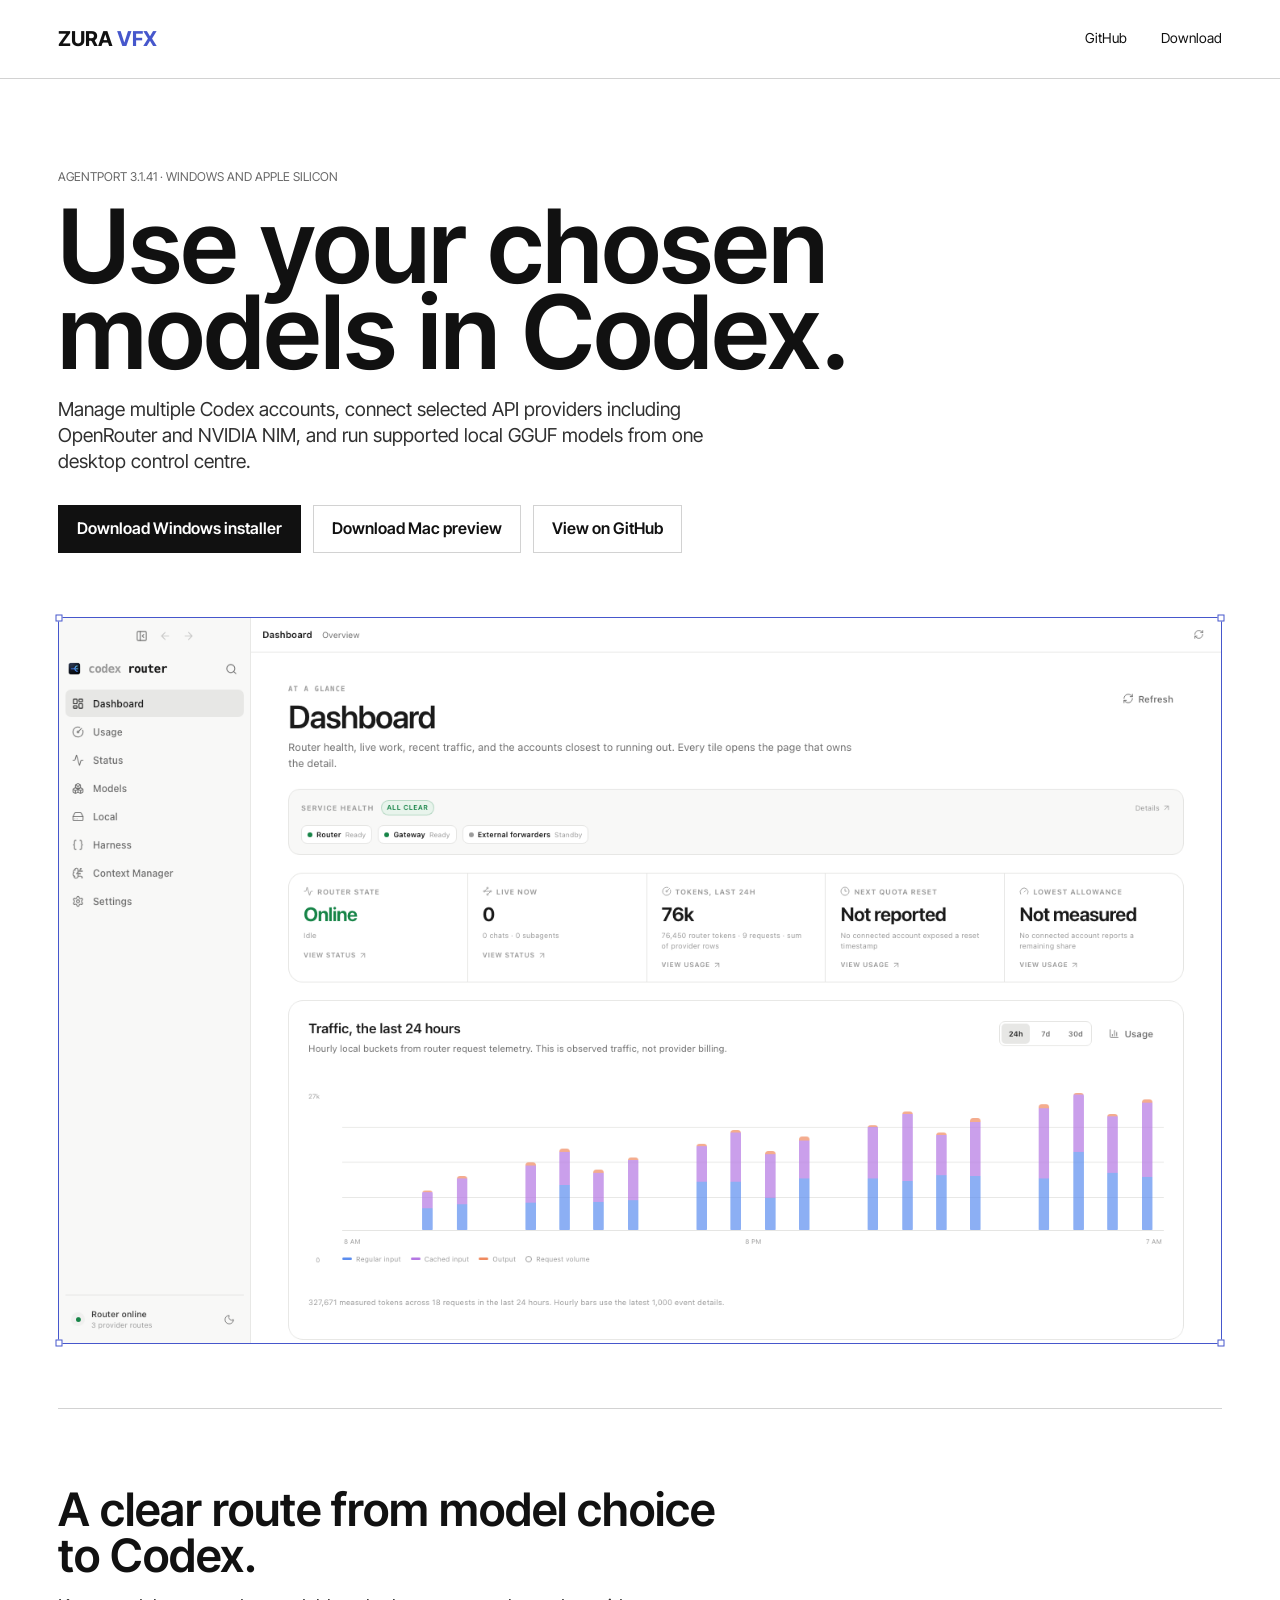
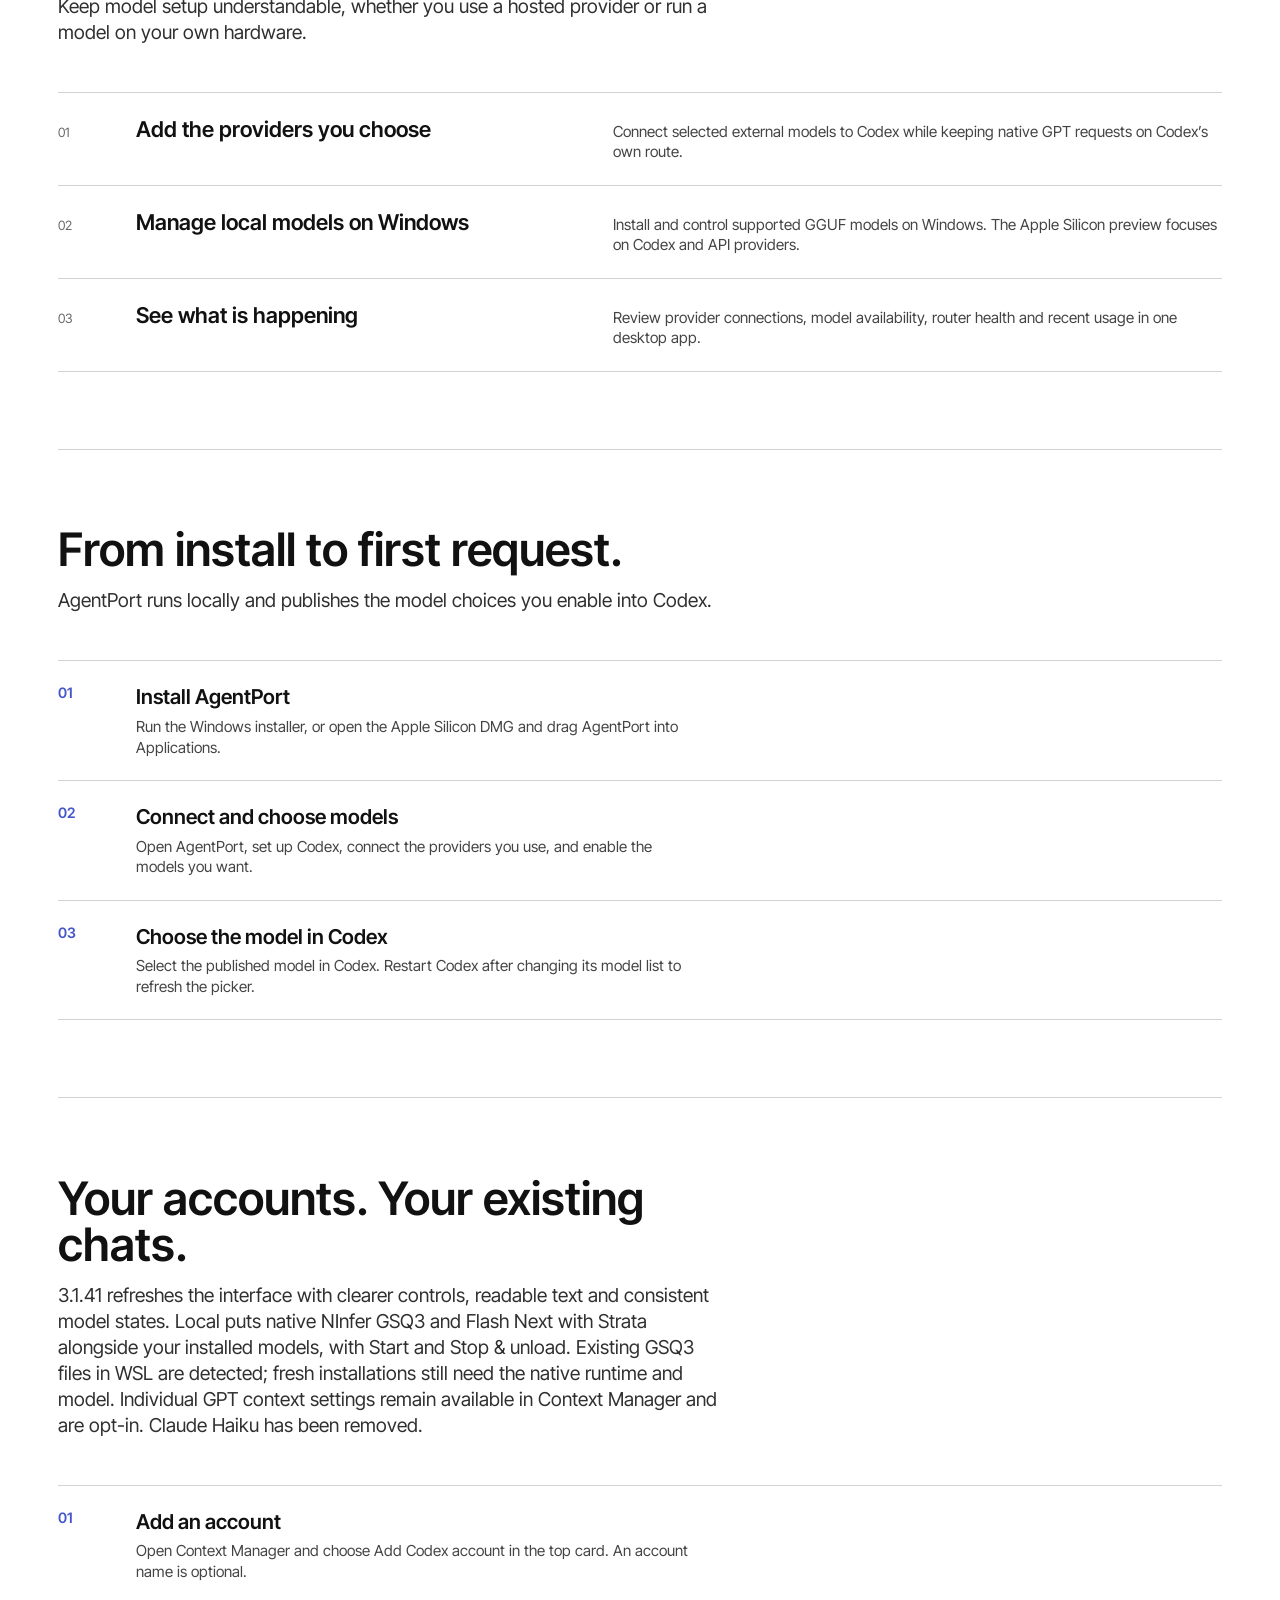
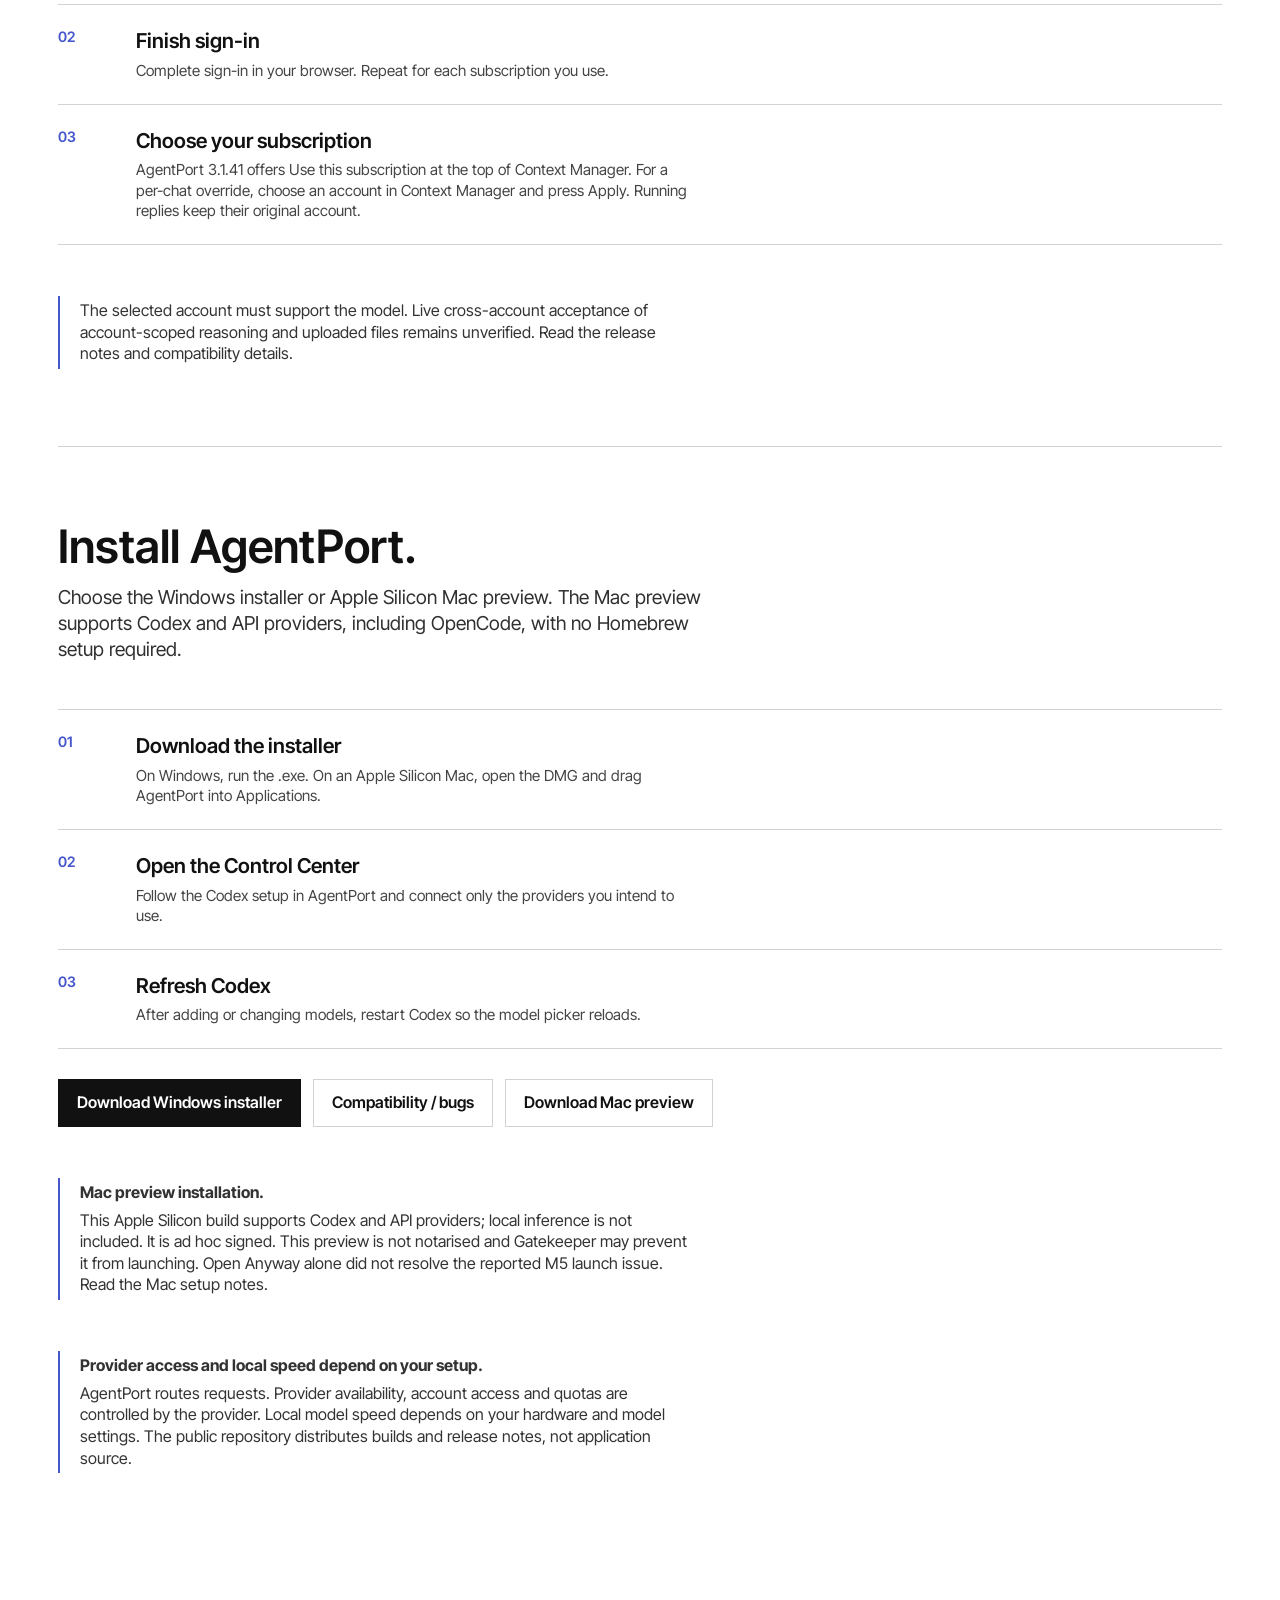
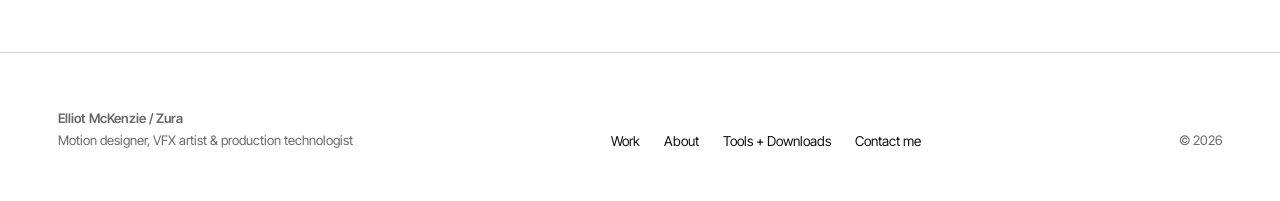
==== commit 951ab6bb: "Document AgentPort 3.1.41 workspace redesign and local controls" ====
--- a/docs/index.html
+++ b/docs/index.html
@@ -124,12 +124,12 @@
   <div class="shell">
 
     <section class="intro">
-      <p class="kicker">AgentPort 3.1.40 · Windows and Apple Silicon</p>
+      <p class="kicker">AgentPort 3.1.41 · Windows and Apple Silicon</p>
       <h1>Use your chosen models in Codex.</h1>
       <p class="lede">Manage multiple Codex accounts, connect selected API providers including OpenRouter and NVIDIA NIM, and run supported local GGUF models from one desktop control centre.</p>
       <div class="actions">
-        <a class="btn btn--primary" href="https://github.com/ZURAVFX/AgentPort/releases/download/v3.1.40/agentport-3.1.40-windows-x64.exe">Download Windows installer</a>
-        <a class="btn" href="https://github.com/ZURAVFX/AgentPort/releases/download/v3.1.40/agentport-3.1.40-macos-arm64.dmg">Download Mac preview</a>
+        <a class="btn btn--primary" href="https://github.com/ZURAVFX/AgentPort/releases/download/v3.1.41/agentport-3.1.41-windows-x64.exe">Download Windows installer</a>
+        <a class="btn" href="https://github.com/ZURAVFX/AgentPort/releases/download/v3.1.41/agentport-3.1.41-macos-arm64.dmg">Download Mac preview</a>
         <a class="btn" href="https://github.com/ZURAVFX/AgentPort">View on GitHub</a>
       </div>
       <figure class="media mask-frame" data-reveal>
@@ -163,13 +163,13 @@
 
     <section class="band" id="codex-accounts">
       <h2>Your accounts. Your existing chats.</h2>
-      <p class="lede">3.1.40 adds individual GPT context budgets in Context Manager. Keep Codex defaults, choose the 1M preset or set a custom window and compaction threshold. Changes are opt-in and local/API model settings stay separate. Restart Codex and start a new chat after saving. Account sign-in now keeps device codes visible, with copy, retry and cancel controls. NVIDIA NIM request compatibility fixes are included.</p>
+      <p class="lede">3.1.41 refreshes the interface with clearer controls, readable text and consistent model states. Local puts native NInfer GSQ3 and Flash Next with Strata alongside your installed models, with Start and Stop &amp; unload. Existing GSQ3 files in WSL are detected; fresh installations still need the native runtime and model. Individual GPT context settings remain available in Context Manager and are opt-in. Claude Haiku has been removed.</p>
       <ol class="steps" data-reveal>
         <li><div><span class="t">Add an account</span><p class="d">Open Context Manager and choose Add Codex account in the top card. An account name is optional.</p></div></li>
         <li><div><span class="t">Finish sign-in</span><p class="d">Complete sign-in in your browser. Repeat for each subscription you use.</p></div></li>
-        <li><div><span class="t">Choose your subscription</span><p class="d">AgentPort 3.1.40 offers Use this subscription at the top of Context Manager. For a per-chat override, choose an account in Context Manager and press Apply. Running replies keep their original account.</p></div></li>
+        <li><div><span class="t">Choose your subscription</span><p class="d">AgentPort 3.1.41 offers Use this subscription at the top of Context Manager. For a per-chat override, choose an account in Context Manager and press Apply. Running replies keep their original account.</p></div></li>
       </ol>
-      <p class="note">The selected account must support the model. Live cross-account acceptance of account-scoped reasoning and uploaded files remains unverified. <a href="https://github.com/ZURAVFX/AgentPort/releases/tag/v3.1.40">Read the release notes and compatibility details.</a></p>
+      <p class="note">The selected account must support the model. Live cross-account acceptance of account-scoped reasoning and uploaded files remains unverified. <a href="https://github.com/ZURAVFX/AgentPort/releases/tag/v3.1.41">Read the release notes and compatibility details.</a></p>
     </section>
     <section class="band" id="install">
       <h2>Install AgentPort.</h2>
@@ -180,9 +180,9 @@
         <li><div><span class="t">Refresh Codex</span><p class="d">After adding or changing models, restart Codex so the model picker reloads.</p></div></li>
       </ol>
       <div class="actions">
-        <a class="btn btn--primary" href="https://github.com/ZURAVFX/AgentPort/releases/download/v3.1.40/agentport-3.1.40-windows-x64.exe">Download Windows installer</a>
+        <a class="btn btn--primary" href="https://github.com/ZURAVFX/AgentPort/releases/download/v3.1.41/agentport-3.1.41-windows-x64.exe">Download Windows installer</a>
         <a class="btn" href="https://github.com/ZURAVFX/AgentPort/issues/new/choose">Compatibility / bugs</a>
-        <a class="btn" href="https://github.com/ZURAVFX/AgentPort/releases/download/v3.1.40/agentport-3.1.40-macos-arm64.dmg">Download Mac preview</a>
+        <a class="btn" href="https://github.com/ZURAVFX/AgentPort/releases/download/v3.1.41/agentport-3.1.41-macos-arm64.dmg">Download Mac preview</a>
       </div>
       <div class="note">
         <b>Mac preview installation.</b>
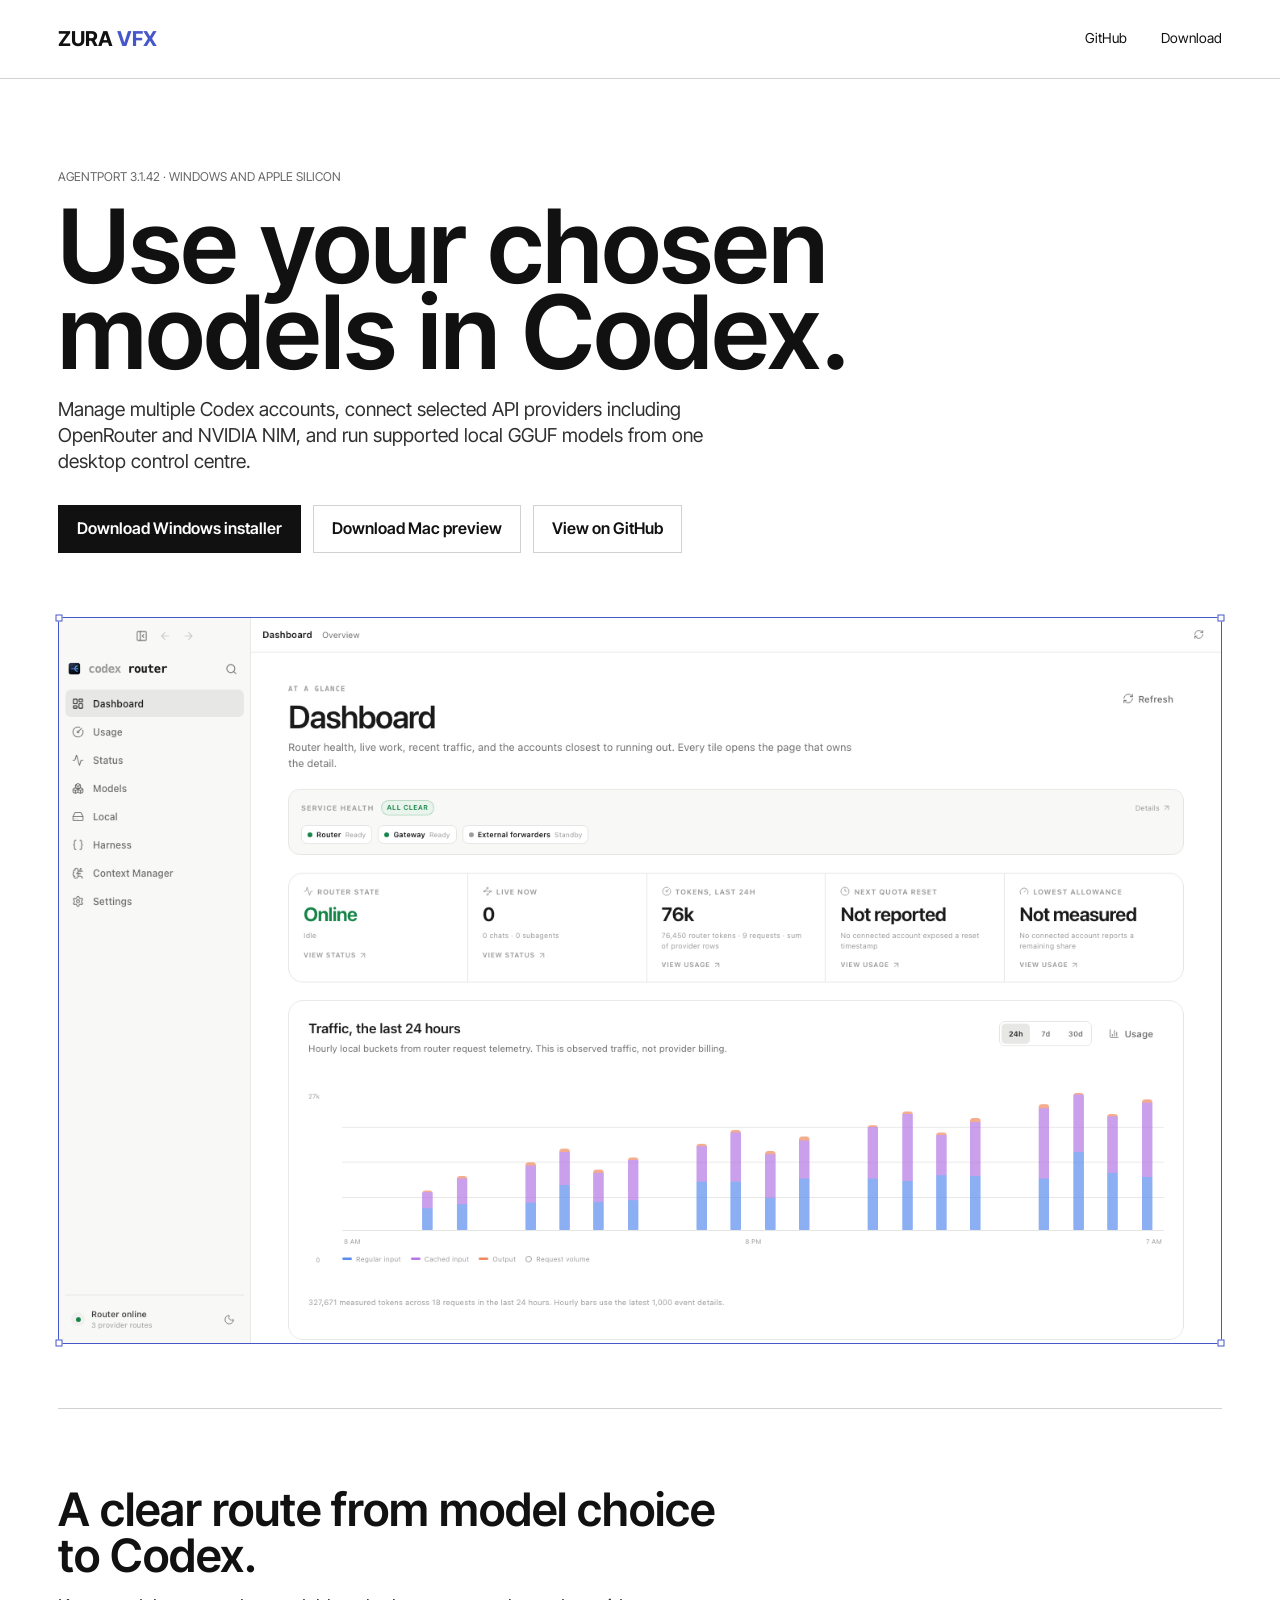
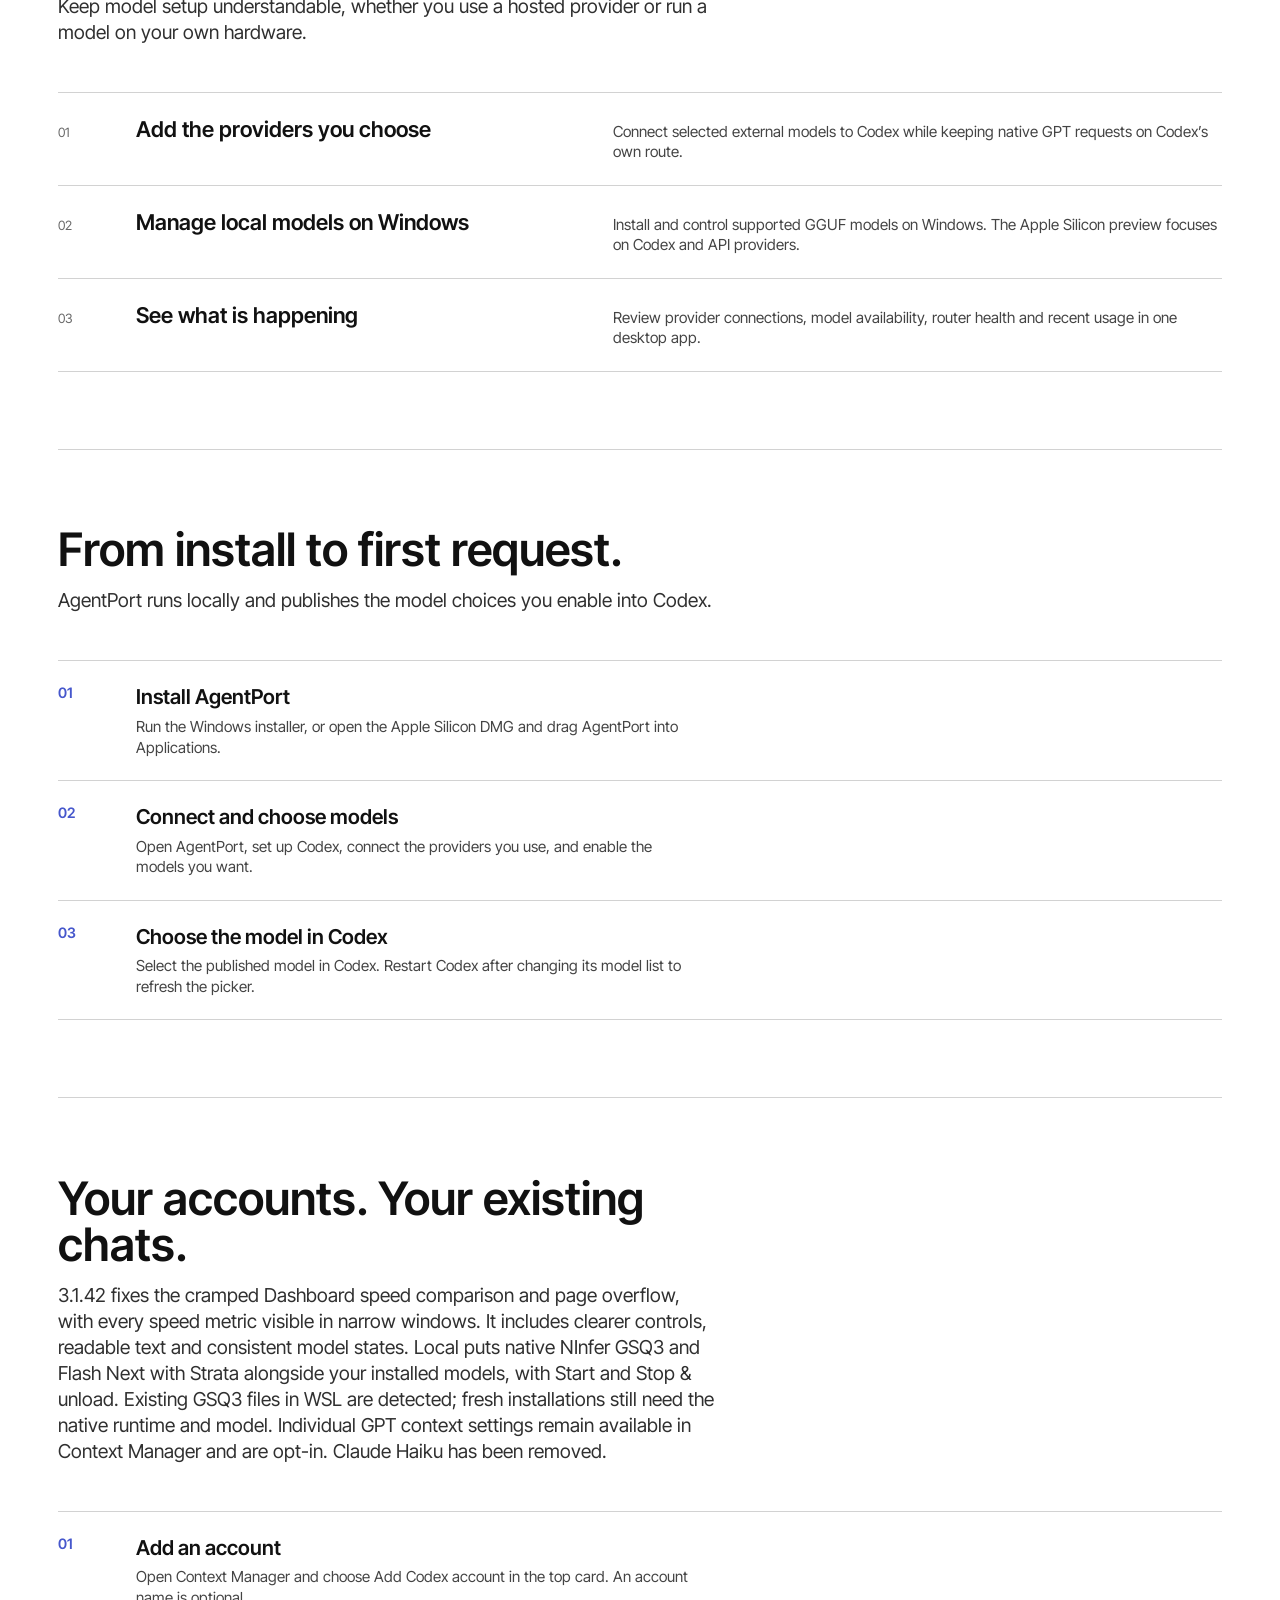
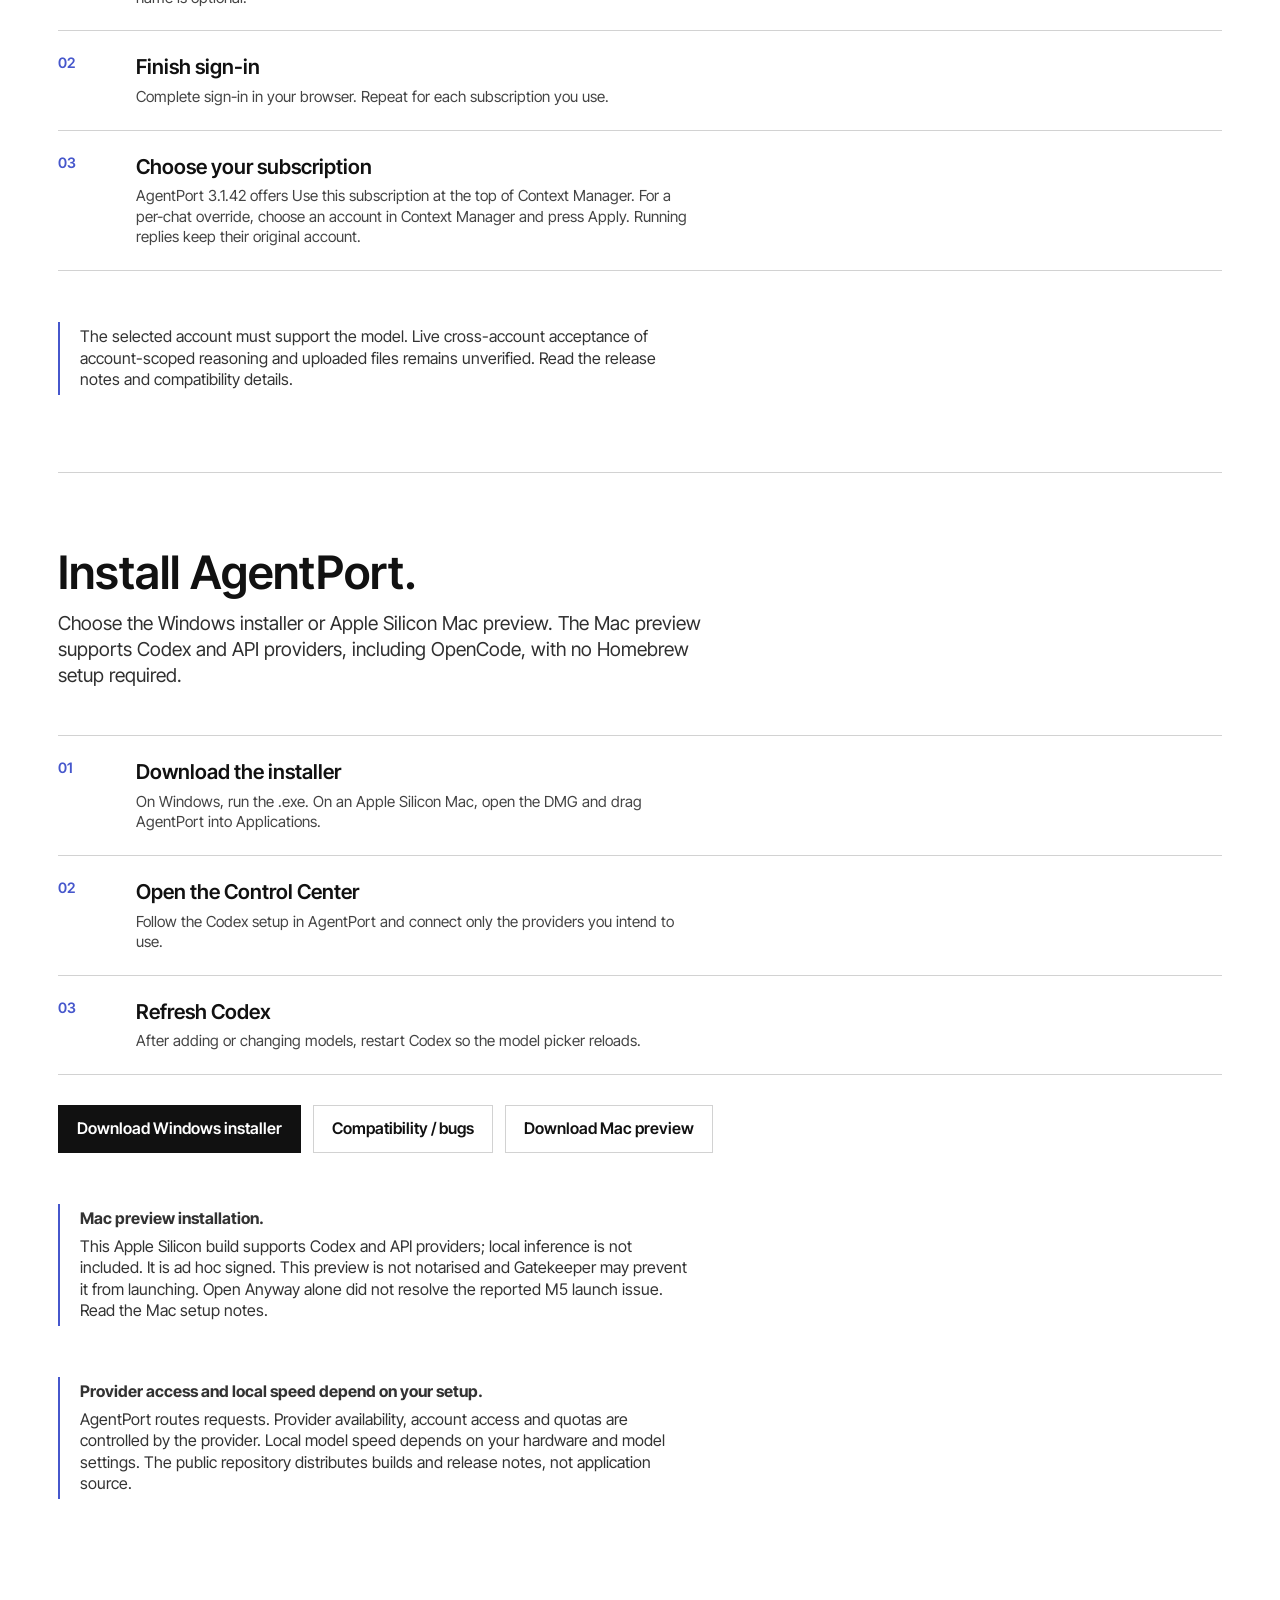
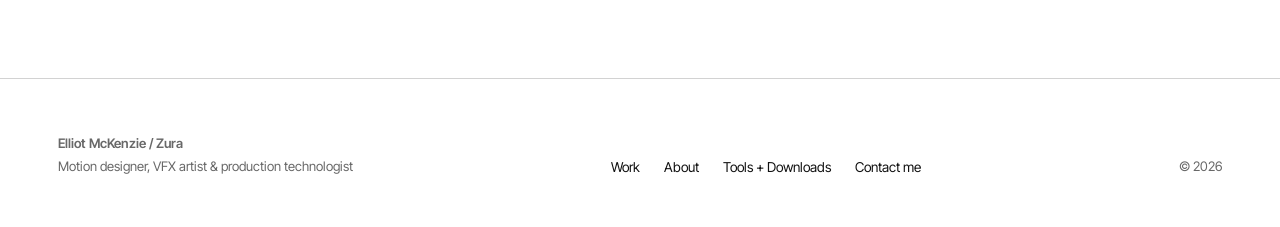
==== commit c5a8482c: "Document AgentPort 3.1.42 responsive layout fixes" ====
--- a/docs/index.html
+++ b/docs/index.html
@@ -124,12 +124,12 @@
   <div class="shell">
 
     <section class="intro">
-      <p class="kicker">AgentPort 3.1.41 · Windows and Apple Silicon</p>
+      <p class="kicker">AgentPort 3.1.42 · Windows and Apple Silicon</p>
       <h1>Use your chosen models in Codex.</h1>
       <p class="lede">Manage multiple Codex accounts, connect selected API providers including OpenRouter and NVIDIA NIM, and run supported local GGUF models from one desktop control centre.</p>
       <div class="actions">
-        <a class="btn btn--primary" href="https://github.com/ZURAVFX/AgentPort/releases/download/v3.1.41/agentport-3.1.41-windows-x64.exe">Download Windows installer</a>
-        <a class="btn" href="https://github.com/ZURAVFX/AgentPort/releases/download/v3.1.41/agentport-3.1.41-macos-arm64.dmg">Download Mac preview</a>
+        <a class="btn btn--primary" href="https://github.com/ZURAVFX/AgentPort/releases/download/v3.1.42/agentport-3.1.42-windows-x64.exe">Download Windows installer</a>
+        <a class="btn" href="https://github.com/ZURAVFX/AgentPort/releases/download/v3.1.42/agentport-3.1.42-macos-arm64.dmg">Download Mac preview</a>
         <a class="btn" href="https://github.com/ZURAVFX/AgentPort">View on GitHub</a>
       </div>
       <figure class="media mask-frame" data-reveal>
@@ -163,13 +163,13 @@
 
     <section class="band" id="codex-accounts">
       <h2>Your accounts. Your existing chats.</h2>
-      <p class="lede">3.1.41 refreshes the interface with clearer controls, readable text and consistent model states. Local puts native NInfer GSQ3 and Flash Next with Strata alongside your installed models, with Start and Stop &amp; unload. Existing GSQ3 files in WSL are detected; fresh installations still need the native runtime and model. Individual GPT context settings remain available in Context Manager and are opt-in. Claude Haiku has been removed.</p>
+      <p class="lede">3.1.42 fixes the cramped Dashboard speed comparison and page overflow, with every speed metric visible in narrow windows. It includes clearer controls, readable text and consistent model states. Local puts native NInfer GSQ3 and Flash Next with Strata alongside your installed models, with Start and Stop &amp; unload. Existing GSQ3 files in WSL are detected; fresh installations still need the native runtime and model. Individual GPT context settings remain available in Context Manager and are opt-in. Claude Haiku has been removed.</p>
       <ol class="steps" data-reveal>
         <li><div><span class="t">Add an account</span><p class="d">Open Context Manager and choose Add Codex account in the top card. An account name is optional.</p></div></li>
         <li><div><span class="t">Finish sign-in</span><p class="d">Complete sign-in in your browser. Repeat for each subscription you use.</p></div></li>
-        <li><div><span class="t">Choose your subscription</span><p class="d">AgentPort 3.1.41 offers Use this subscription at the top of Context Manager. For a per-chat override, choose an account in Context Manager and press Apply. Running replies keep their original account.</p></div></li>
+        <li><div><span class="t">Choose your subscription</span><p class="d">AgentPort 3.1.42 offers Use this subscription at the top of Context Manager. For a per-chat override, choose an account in Context Manager and press Apply. Running replies keep their original account.</p></div></li>
       </ol>
-      <p class="note">The selected account must support the model. Live cross-account acceptance of account-scoped reasoning and uploaded files remains unverified. <a href="https://github.com/ZURAVFX/AgentPort/releases/tag/v3.1.41">Read the release notes and compatibility details.</a></p>
+      <p class="note">The selected account must support the model. Live cross-account acceptance of account-scoped reasoning and uploaded files remains unverified. <a href="https://github.com/ZURAVFX/AgentPort/releases/tag/v3.1.42">Read the release notes and compatibility details.</a></p>
     </section>
     <section class="band" id="install">
       <h2>Install AgentPort.</h2>
@@ -180,9 +180,9 @@
         <li><div><span class="t">Refresh Codex</span><p class="d">After adding or changing models, restart Codex so the model picker reloads.</p></div></li>
       </ol>
       <div class="actions">
-        <a class="btn btn--primary" href="https://github.com/ZURAVFX/AgentPort/releases/download/v3.1.41/agentport-3.1.41-windows-x64.exe">Download Windows installer</a>
+        <a class="btn btn--primary" href="https://github.com/ZURAVFX/AgentPort/releases/download/v3.1.42/agentport-3.1.42-windows-x64.exe">Download Windows installer</a>
         <a class="btn" href="https://github.com/ZURAVFX/AgentPort/issues/new/choose">Compatibility / bugs</a>
-        <a class="btn" href="https://github.com/ZURAVFX/AgentPort/releases/download/v3.1.41/agentport-3.1.41-macos-arm64.dmg">Download Mac preview</a>
+        <a class="btn" href="https://github.com/ZURAVFX/AgentPort/releases/download/v3.1.42/agentport-3.1.42-macos-arm64.dmg">Download Mac preview</a>
       </div>
       <div class="note">
         <b>Mac preview installation.</b>
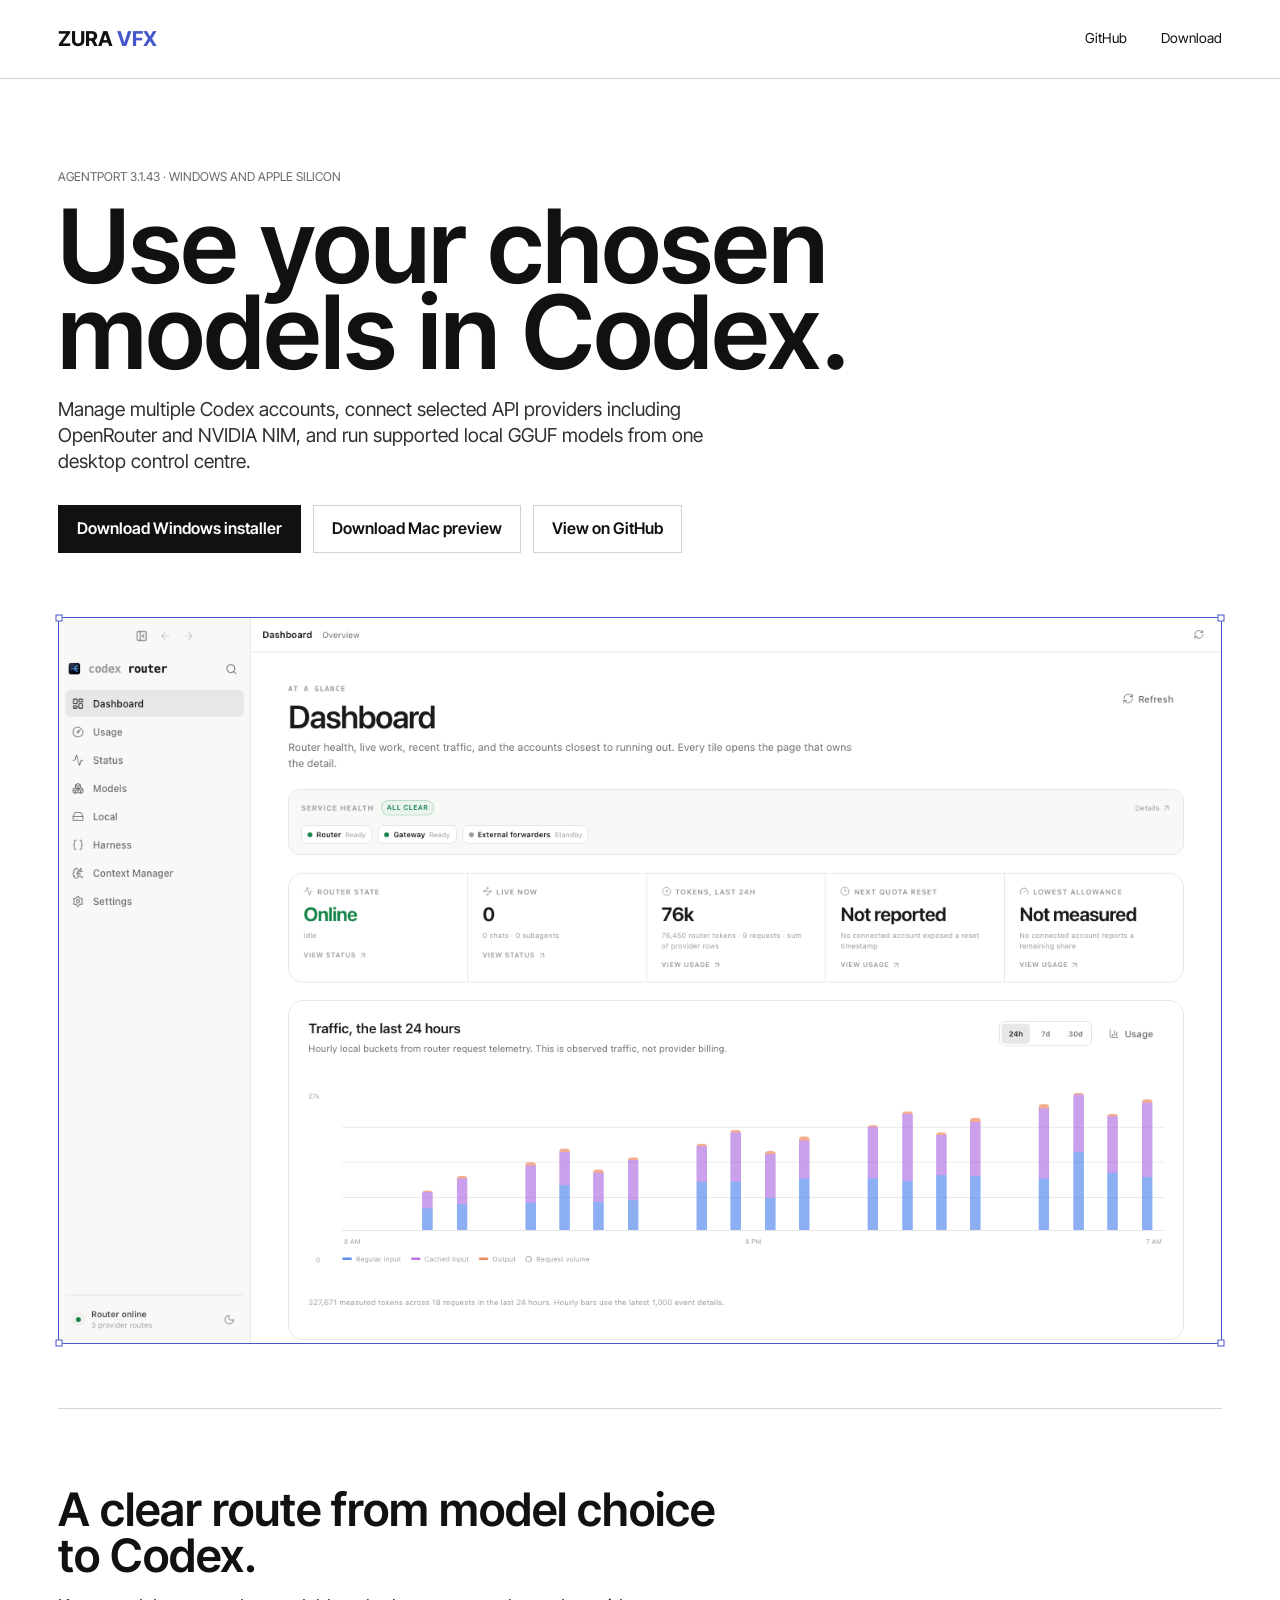
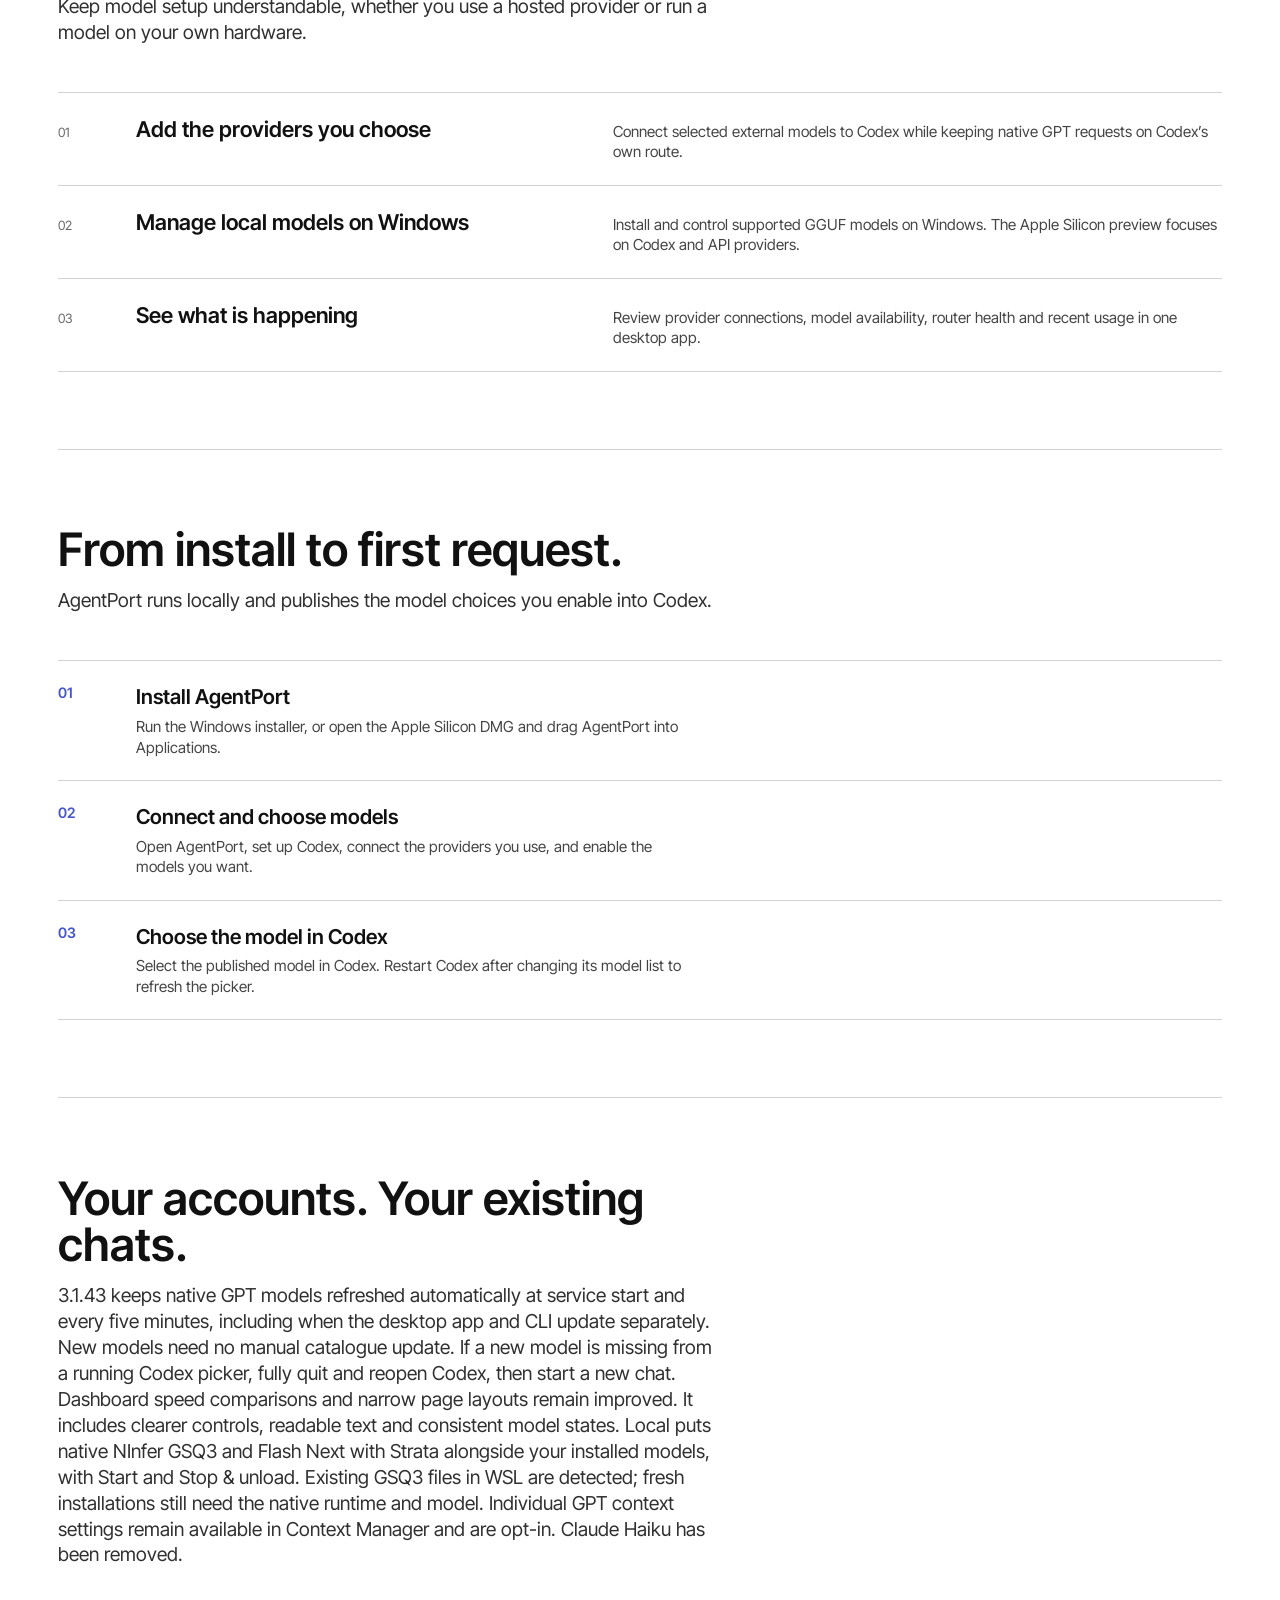
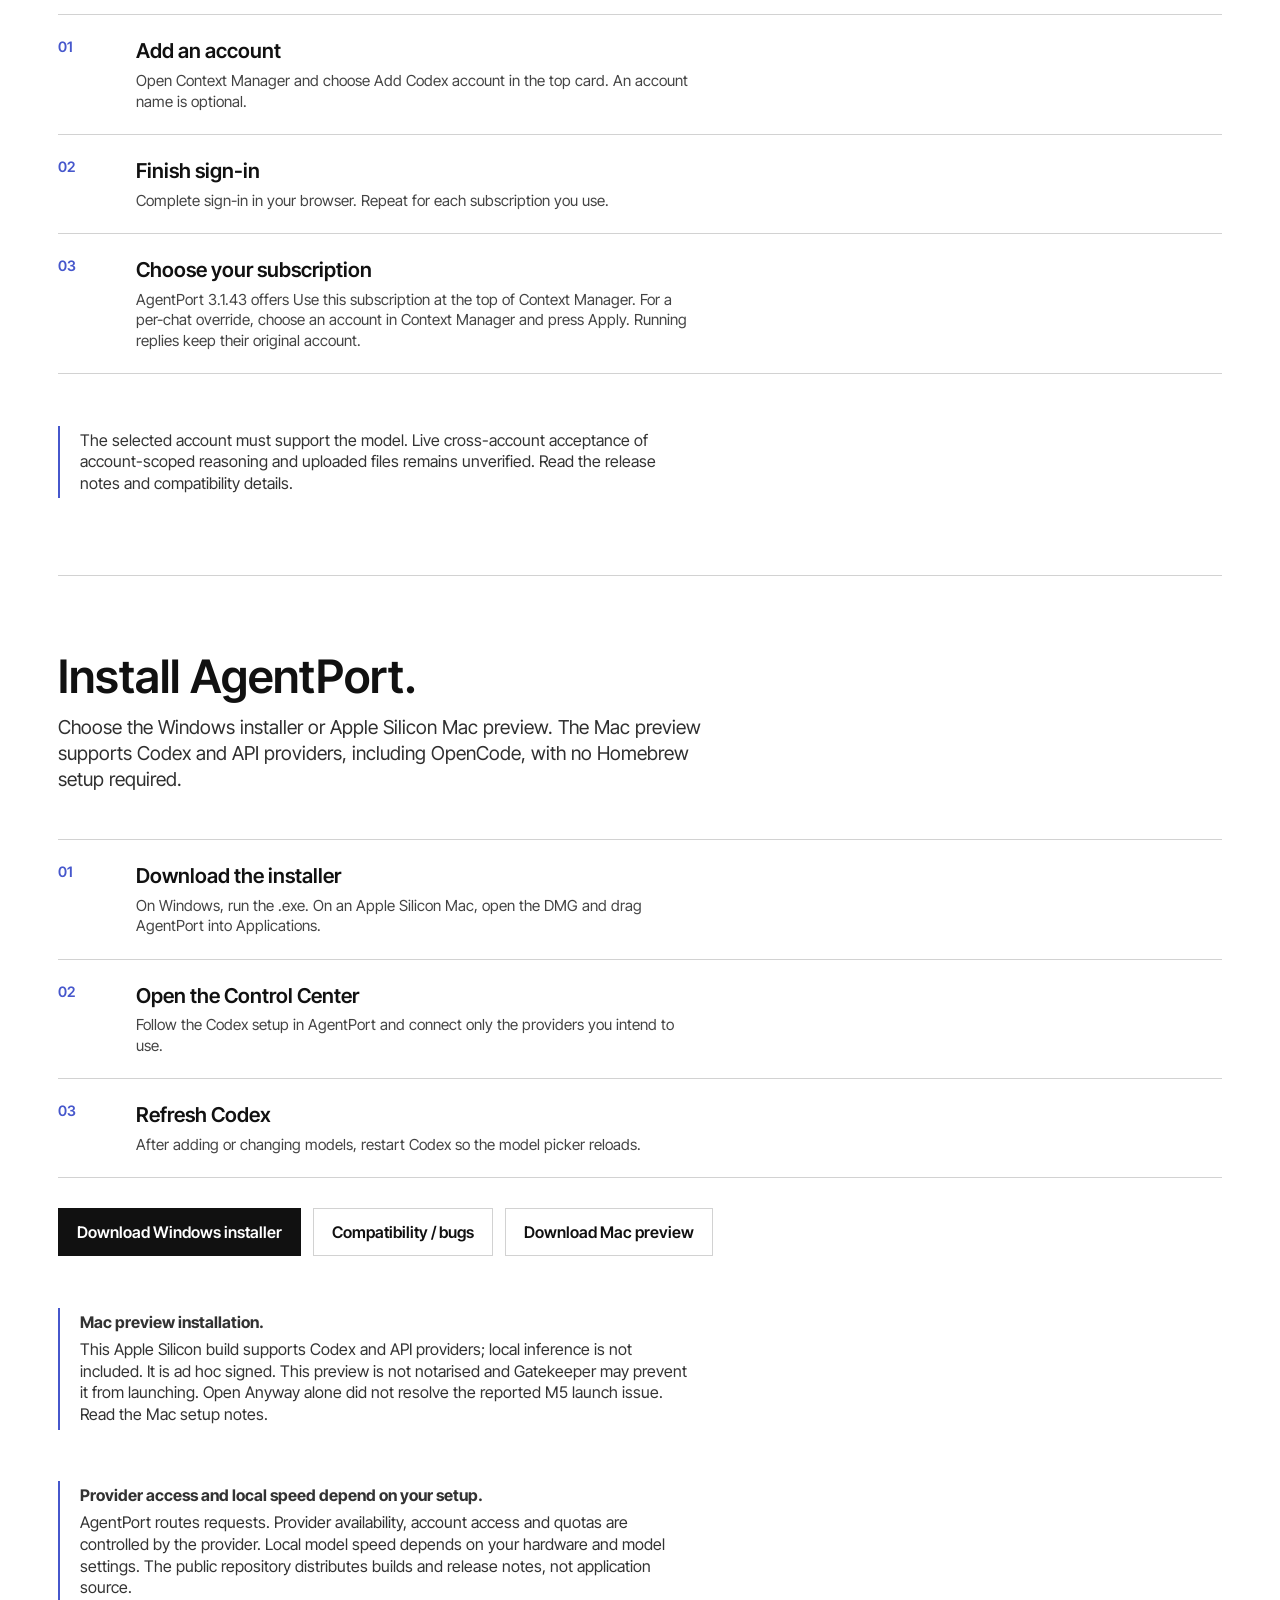
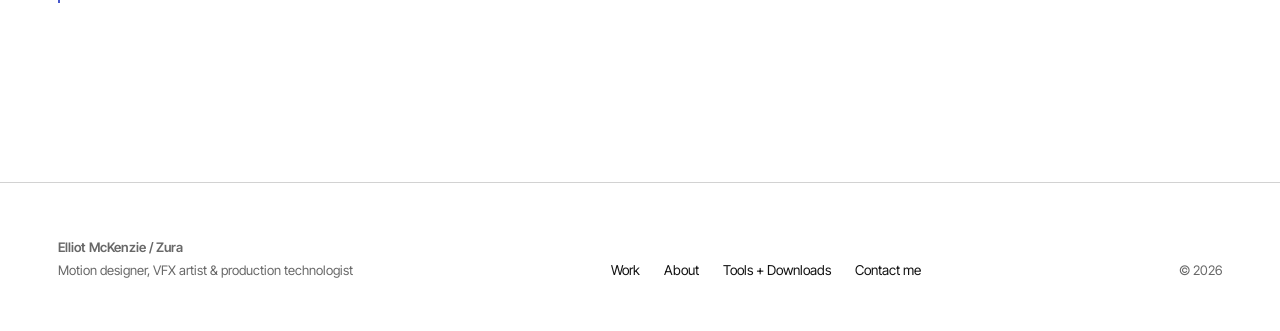
==== commit 71229fe3: "AgentPort 3.1.43: automatic GPT discovery and picker restart guidance" ====
--- a/docs/index.html
+++ b/docs/index.html
@@ -124,12 +124,12 @@
   <div class="shell">
 
     <section class="intro">
-      <p class="kicker">AgentPort 3.1.42 · Windows and Apple Silicon</p>
+      <p class="kicker">AgentPort 3.1.43 · Windows and Apple Silicon</p>
       <h1>Use your chosen models in Codex.</h1>
       <p class="lede">Manage multiple Codex accounts, connect selected API providers including OpenRouter and NVIDIA NIM, and run supported local GGUF models from one desktop control centre.</p>
       <div class="actions">
-        <a class="btn btn--primary" href="https://github.com/ZURAVFX/AgentPort/releases/download/v3.1.42/agentport-3.1.42-windows-x64.exe">Download Windows installer</a>
-        <a class="btn" href="https://github.com/ZURAVFX/AgentPort/releases/download/v3.1.42/agentport-3.1.42-macos-arm64.dmg">Download Mac preview</a>
+        <a class="btn btn--primary" href="https://github.com/ZURAVFX/AgentPort/releases/download/v3.1.43/agentport-3.1.43-windows-x64.exe">Download Windows installer</a>
+        <a class="btn" href="https://github.com/ZURAVFX/AgentPort/releases/download/v3.1.43/agentport-3.1.43-macos-arm64.dmg">Download Mac preview</a>
         <a class="btn" href="https://github.com/ZURAVFX/AgentPort">View on GitHub</a>
       </div>
       <figure class="media mask-frame" data-reveal>
@@ -163,13 +163,13 @@
 
     <section class="band" id="codex-accounts">
       <h2>Your accounts. Your existing chats.</h2>
-      <p class="lede">3.1.42 fixes the cramped Dashboard speed comparison and page overflow, with every speed metric visible in narrow windows. It includes clearer controls, readable text and consistent model states. Local puts native NInfer GSQ3 and Flash Next with Strata alongside your installed models, with Start and Stop &amp; unload. Existing GSQ3 files in WSL are detected; fresh installations still need the native runtime and model. Individual GPT context settings remain available in Context Manager and are opt-in. Claude Haiku has been removed.</p>
+      <p class="lede">3.1.43 keeps native GPT models refreshed automatically at service start and every five minutes, including when the desktop app and CLI update separately. New models need no manual catalogue update. If a new model is missing from a running Codex picker, fully quit and reopen Codex, then start a new chat. Dashboard speed comparisons and narrow page layouts remain improved. It includes clearer controls, readable text and consistent model states. Local puts native NInfer GSQ3 and Flash Next with Strata alongside your installed models, with Start and Stop &amp; unload. Existing GSQ3 files in WSL are detected; fresh installations still need the native runtime and model. Individual GPT context settings remain available in Context Manager and are opt-in. Claude Haiku has been removed.</p>
       <ol class="steps" data-reveal>
         <li><div><span class="t">Add an account</span><p class="d">Open Context Manager and choose Add Codex account in the top card. An account name is optional.</p></div></li>
         <li><div><span class="t">Finish sign-in</span><p class="d">Complete sign-in in your browser. Repeat for each subscription you use.</p></div></li>
-        <li><div><span class="t">Choose your subscription</span><p class="d">AgentPort 3.1.42 offers Use this subscription at the top of Context Manager. For a per-chat override, choose an account in Context Manager and press Apply. Running replies keep their original account.</p></div></li>
+        <li><div><span class="t">Choose your subscription</span><p class="d">AgentPort 3.1.43 offers Use this subscription at the top of Context Manager. For a per-chat override, choose an account in Context Manager and press Apply. Running replies keep their original account.</p></div></li>
       </ol>
-      <p class="note">The selected account must support the model. Live cross-account acceptance of account-scoped reasoning and uploaded files remains unverified. <a href="https://github.com/ZURAVFX/AgentPort/releases/tag/v3.1.42">Read the release notes and compatibility details.</a></p>
+      <p class="note">The selected account must support the model. Live cross-account acceptance of account-scoped reasoning and uploaded files remains unverified. <a href="https://github.com/ZURAVFX/AgentPort/releases/tag/v3.1.43">Read the release notes and compatibility details.</a></p>
     </section>
     <section class="band" id="install">
       <h2>Install AgentPort.</h2>
@@ -180,9 +180,9 @@
         <li><div><span class="t">Refresh Codex</span><p class="d">After adding or changing models, restart Codex so the model picker reloads.</p></div></li>
       </ol>
       <div class="actions">
-        <a class="btn btn--primary" href="https://github.com/ZURAVFX/AgentPort/releases/download/v3.1.42/agentport-3.1.42-windows-x64.exe">Download Windows installer</a>
+        <a class="btn btn--primary" href="https://github.com/ZURAVFX/AgentPort/releases/download/v3.1.43/agentport-3.1.43-windows-x64.exe">Download Windows installer</a>
         <a class="btn" href="https://github.com/ZURAVFX/AgentPort/issues/new/choose">Compatibility / bugs</a>
-        <a class="btn" href="https://github.com/ZURAVFX/AgentPort/releases/download/v3.1.42/agentport-3.1.42-macos-arm64.dmg">Download Mac preview</a>
+        <a class="btn" href="https://github.com/ZURAVFX/AgentPort/releases/download/v3.1.43/agentport-3.1.43-macos-arm64.dmg">Download Mac preview</a>
       </div>
       <div class="note">
         <b>Mac preview installation.</b>
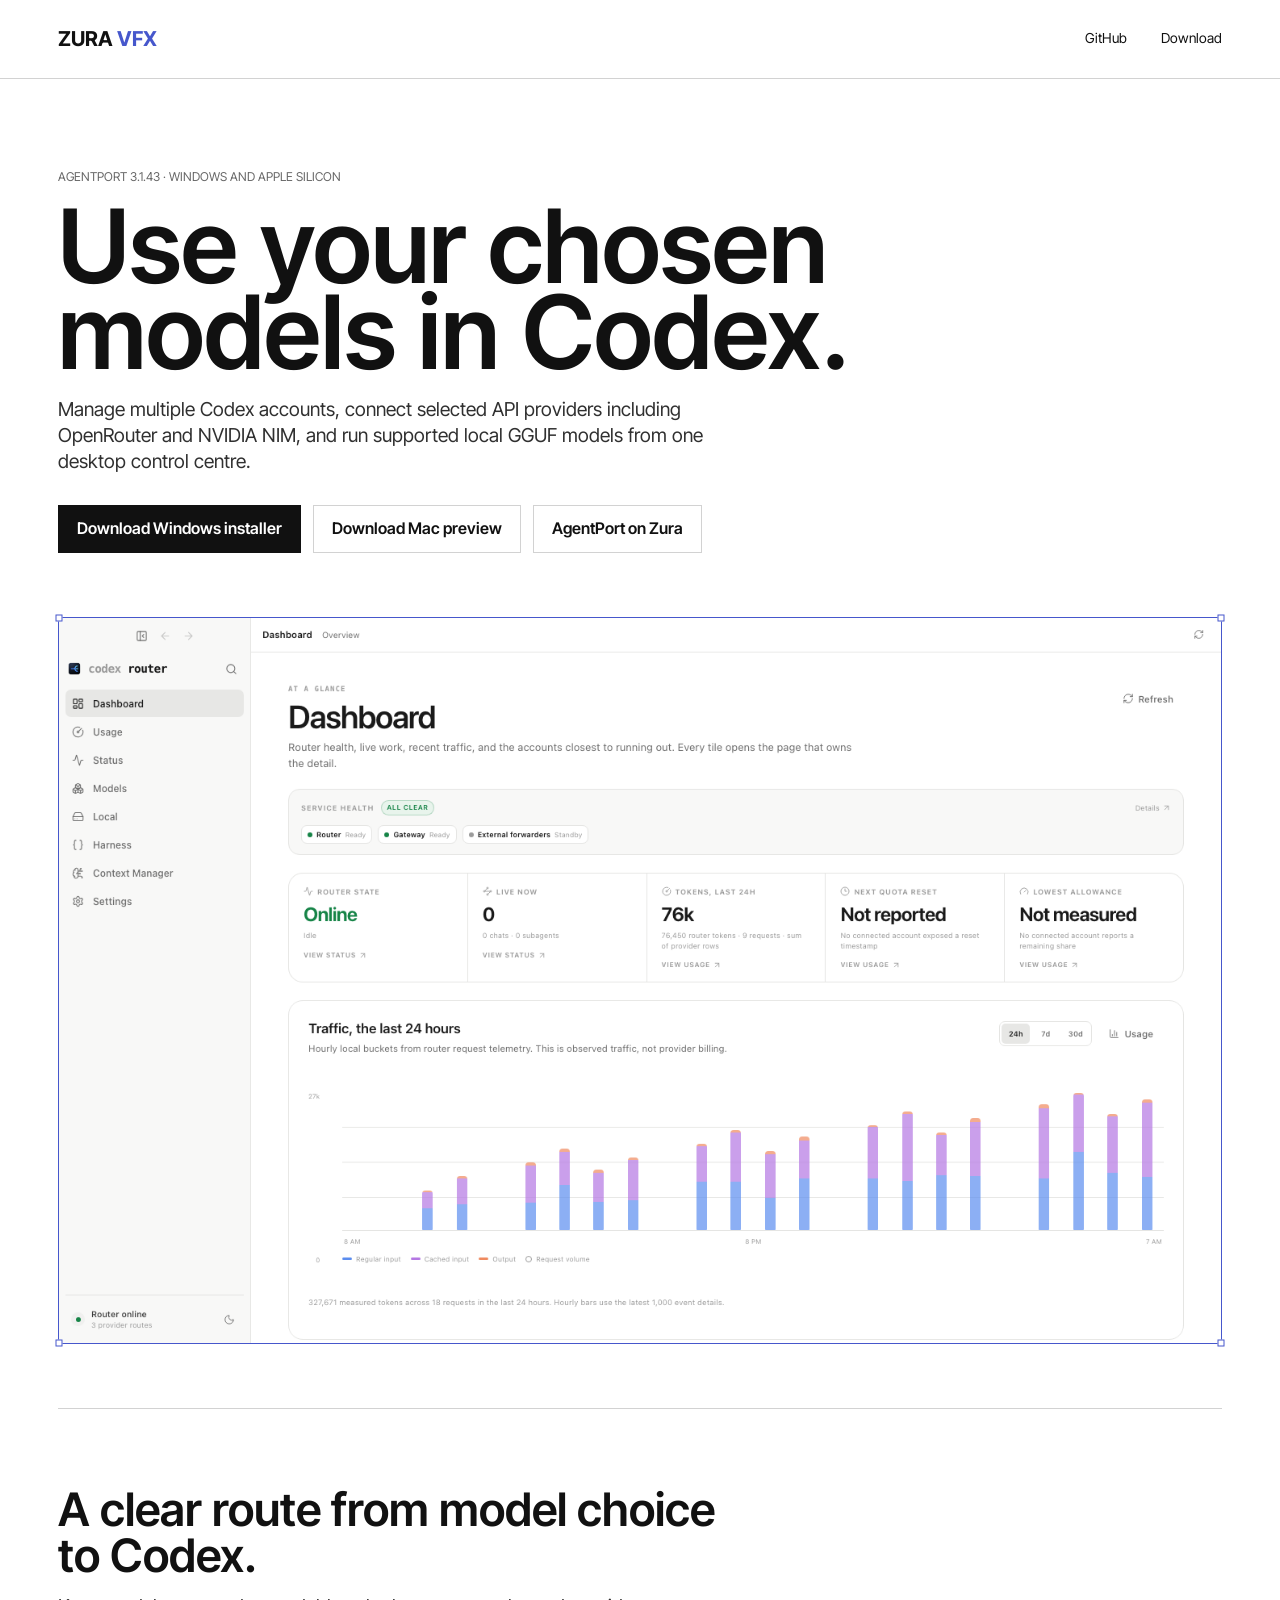
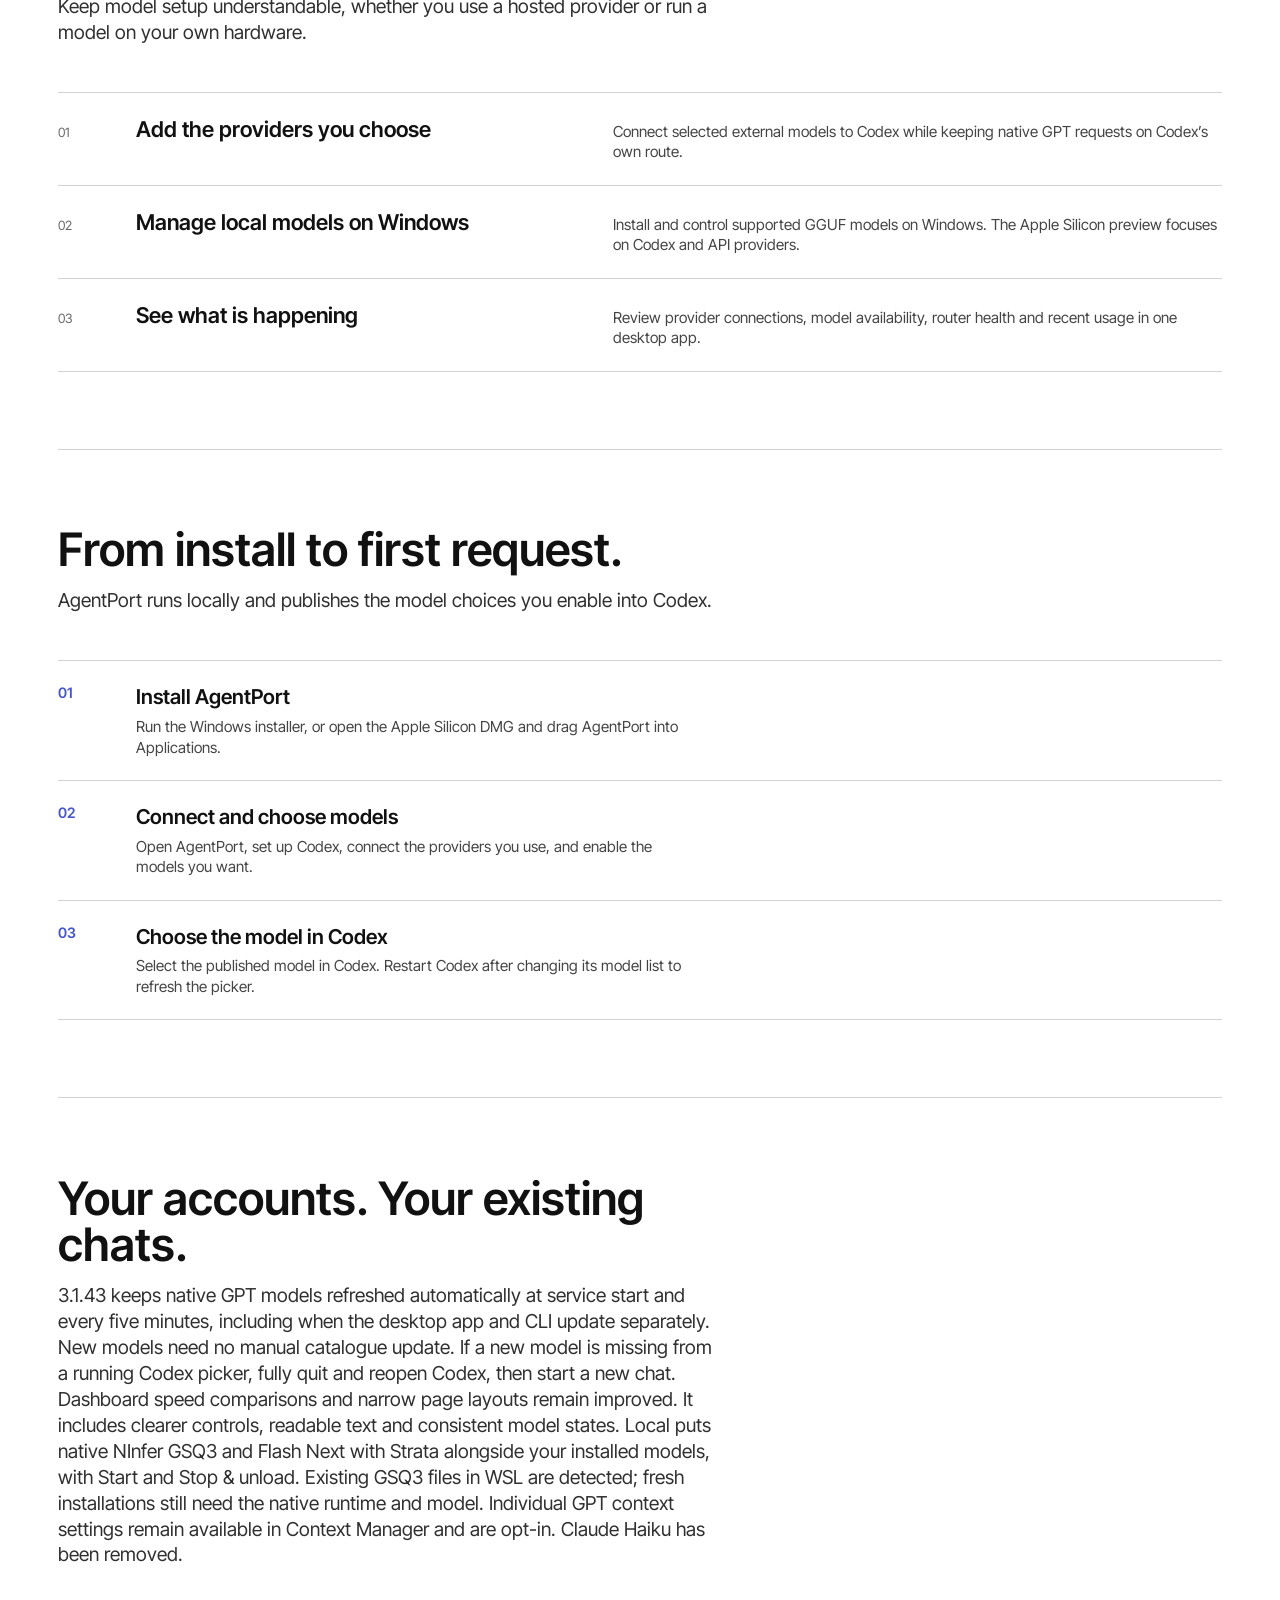
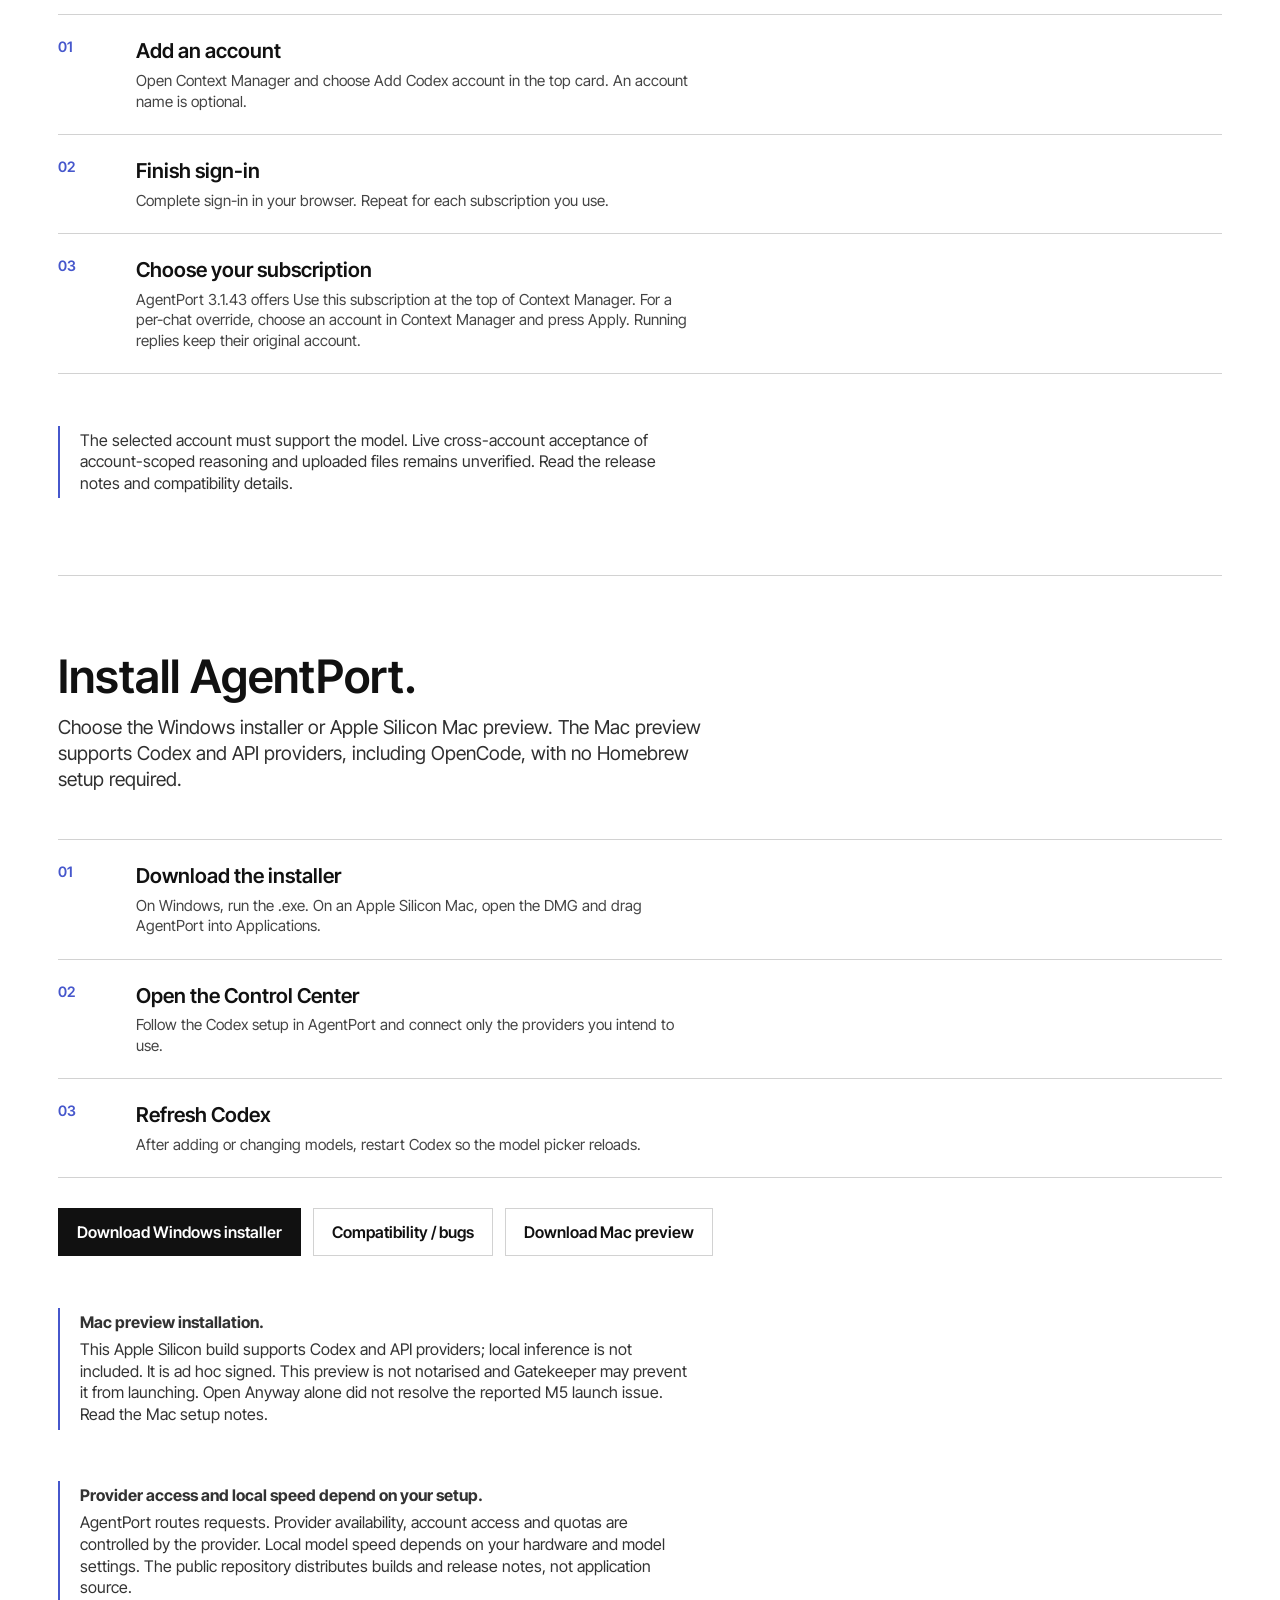
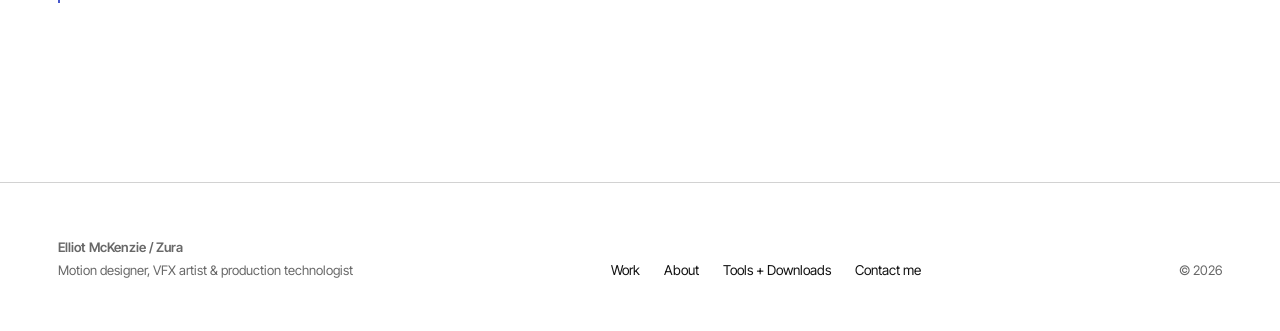
==== commit 86594fe6: "Link to the official Zura AgentPort product page" ====
--- a/docs/index.html
+++ b/docs/index.html
@@ -9,6 +9,7 @@
 <meta property="og:title" content="AgentPort | ZURA VFX">
 <meta property="og:description" content="Connect Codex to selected API providers and local GGUF models with AgentPort, a local router and desktop control centre.">
 <meta property="og:type" content="website">
+<link rel="canonical" href="https://zuravfx.com/products/agentport/">
 <link rel="icon" type="image/png" href="./agentport-icon.png">
 <link rel="preconnect" href="https://fonts.googleapis.com">
 <link rel="preconnect" href="https://fonts.gstatic.com" crossorigin>
@@ -130,7 +131,7 @@
       <div class="actions">
         <a class="btn btn--primary" href="https://github.com/ZURAVFX/AgentPort/releases/download/v3.1.43/agentport-3.1.43-windows-x64.exe">Download Windows installer</a>
         <a class="btn" href="https://github.com/ZURAVFX/AgentPort/releases/download/v3.1.43/agentport-3.1.43-macos-arm64.dmg">Download Mac preview</a>
-        <a class="btn" href="https://github.com/ZURAVFX/AgentPort">View on GitHub</a>
+        <a class="btn" href="https://zuravfx.com/products/agentport/">AgentPort on Zura</a>
       </div>
       <figure class="media mask-frame" data-reveal>
         <img src="./agentport-control-center.png" alt="AgentPort Control Center showing router health and recent model usage">
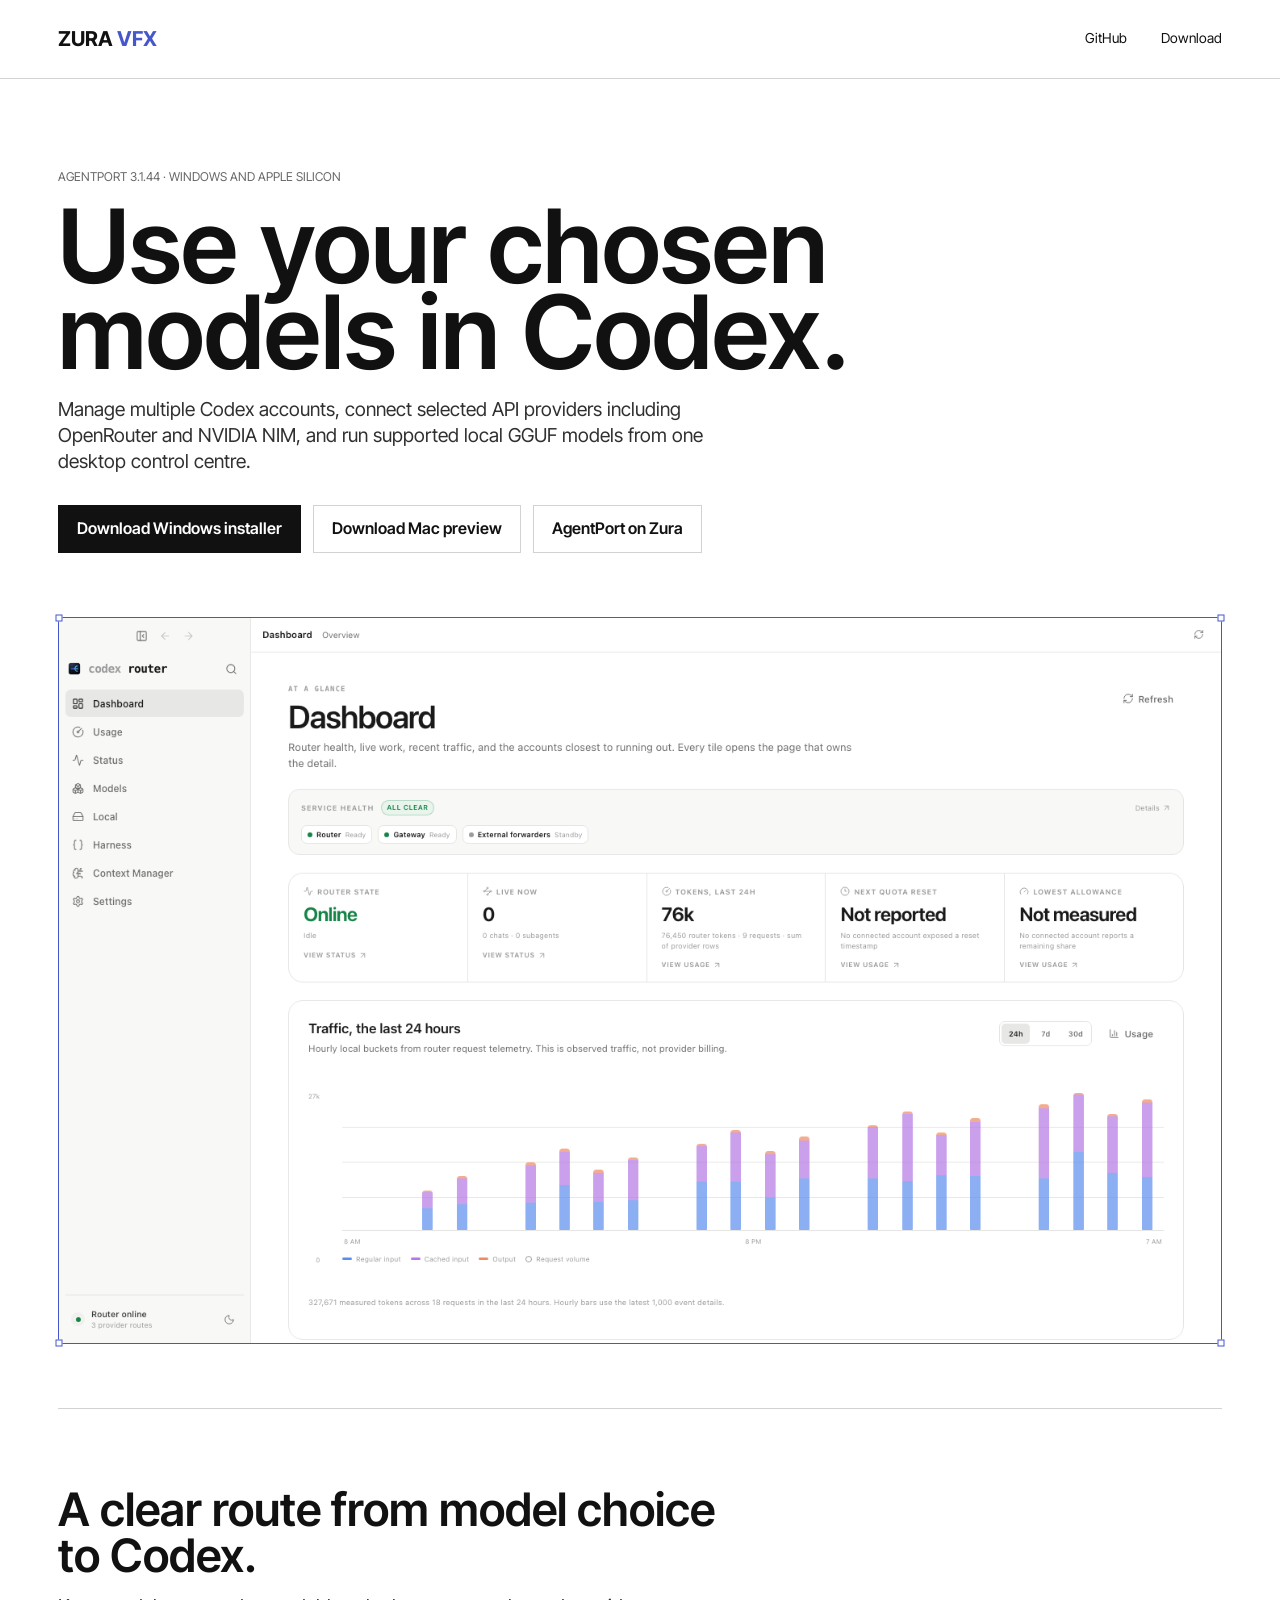
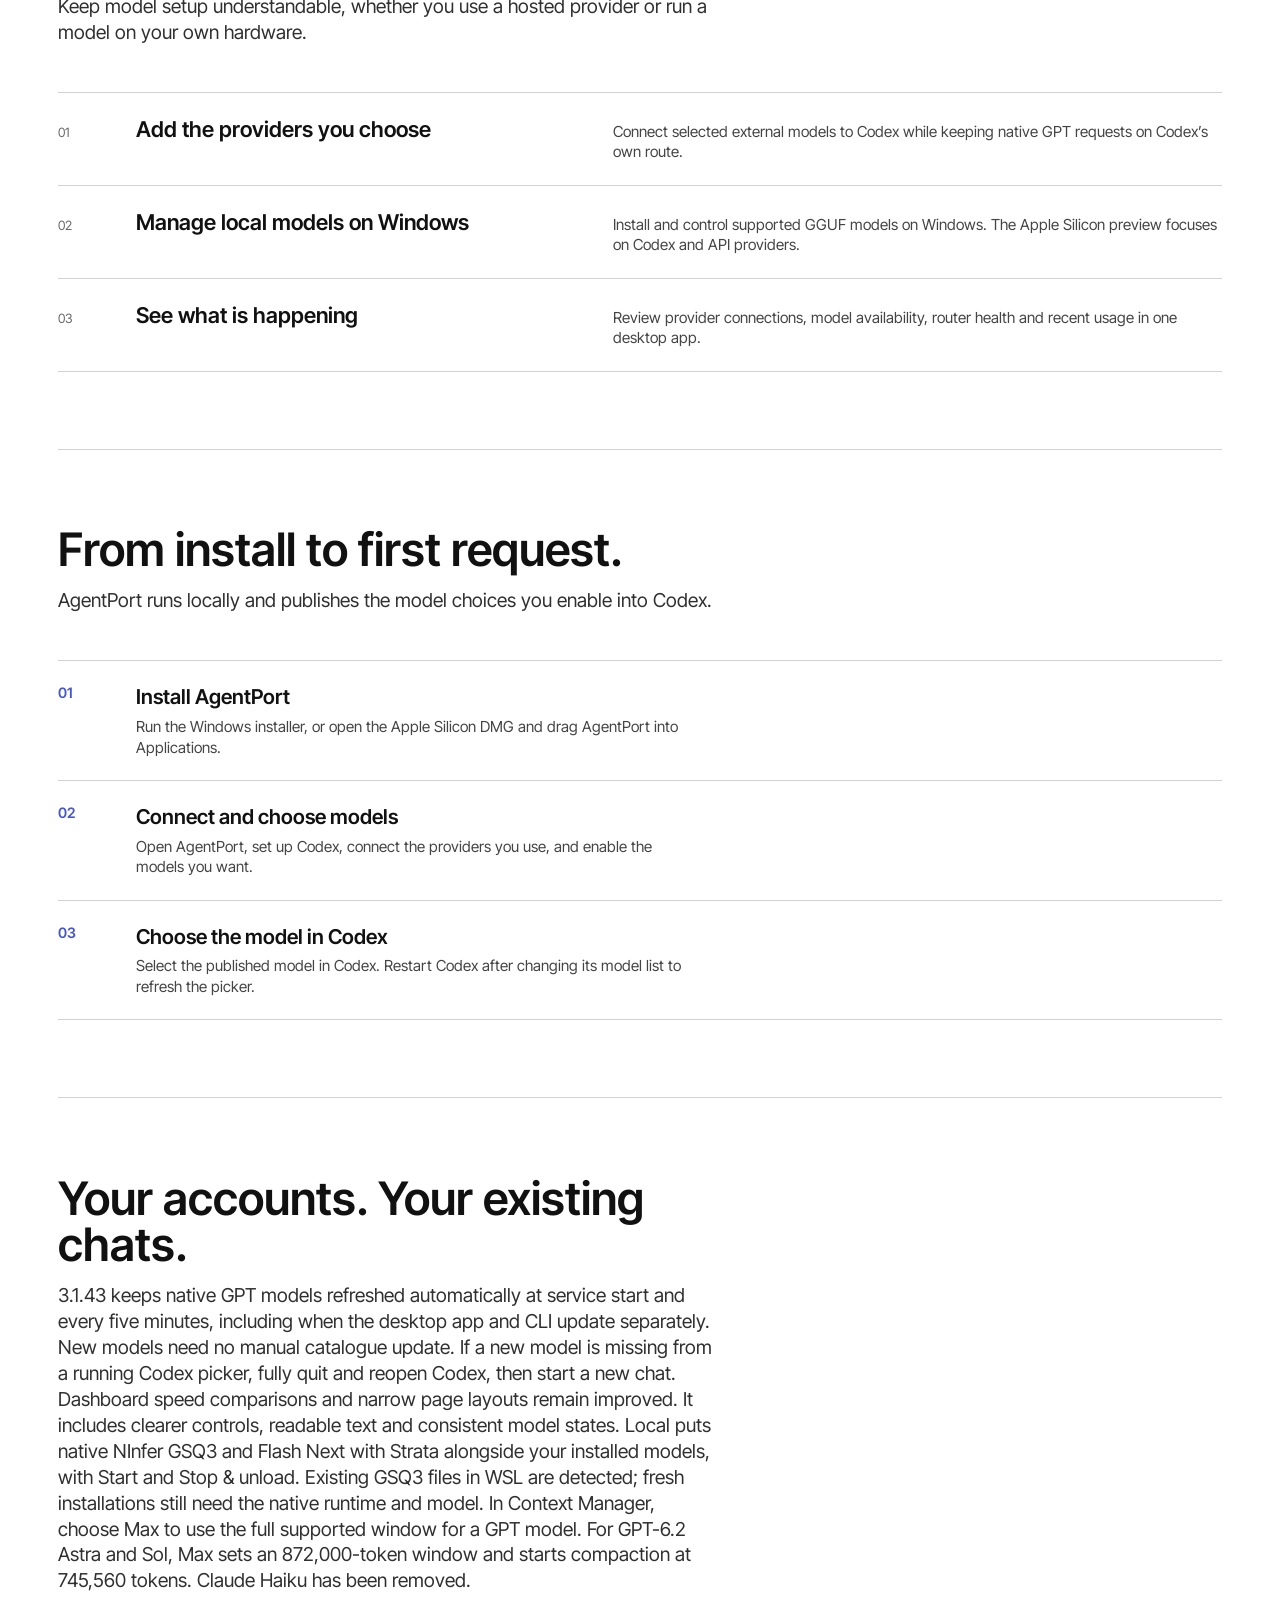
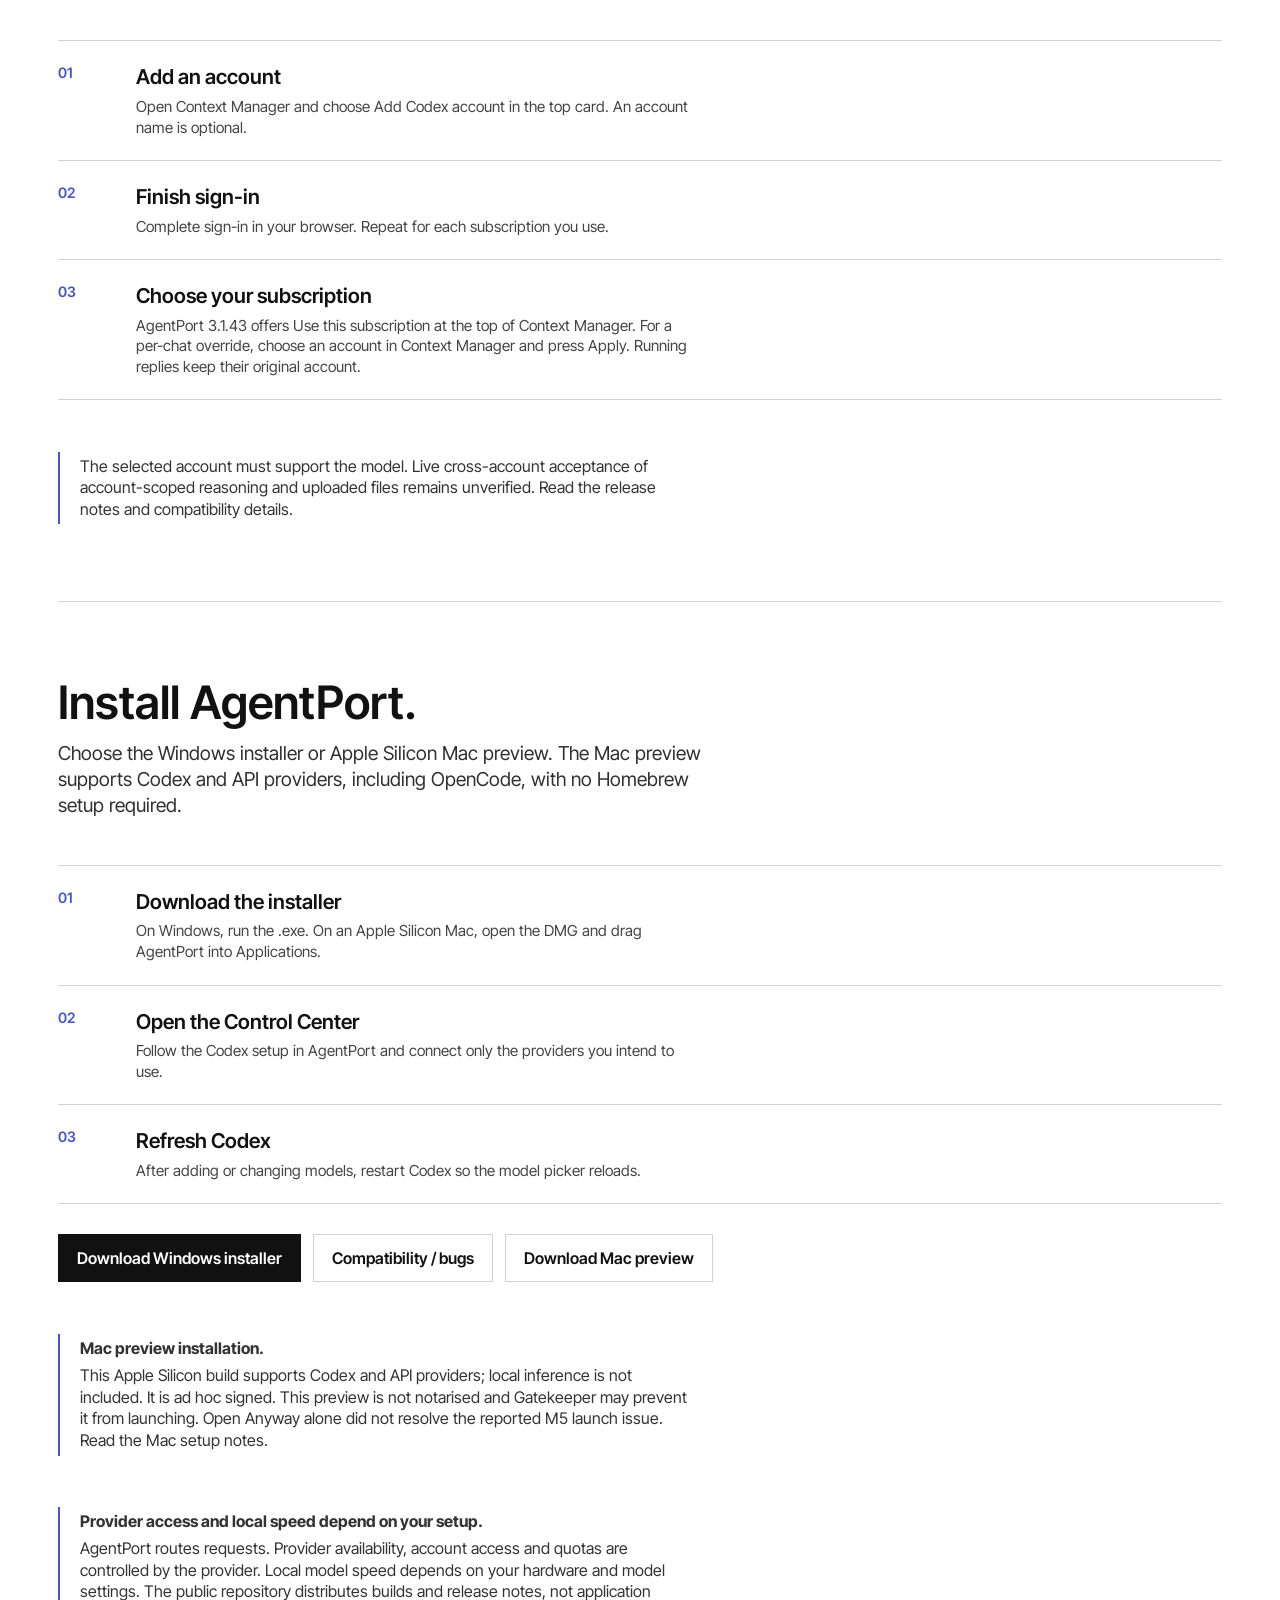
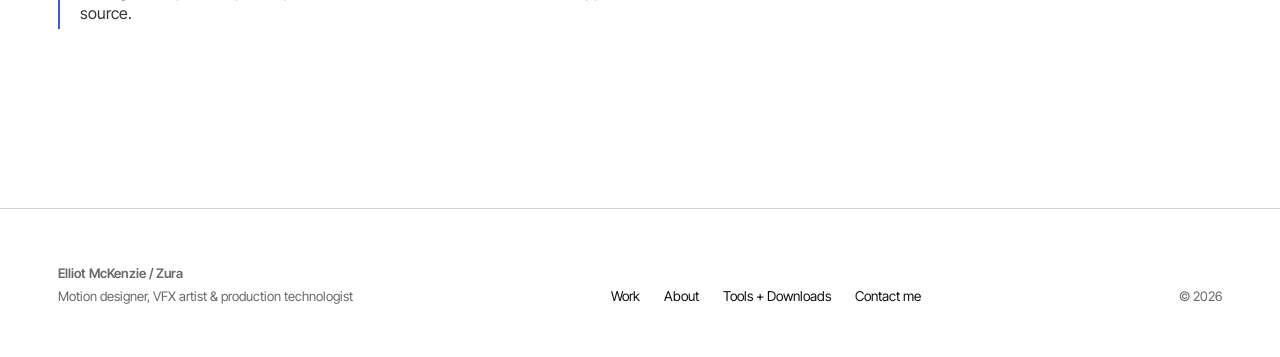
==== commit 7aa9a48f: "Publish AgentPort 3.1.44 downloads and Max context preset notes" ====
--- a/docs/index.html
+++ b/docs/index.html
@@ -125,12 +125,12 @@
   <div class="shell">
 
     <section class="intro">
-      <p class="kicker">AgentPort 3.1.43 · Windows and Apple Silicon</p>
+      <p class="kicker">AgentPort 3.1.44 · Windows and Apple Silicon</p>
       <h1>Use your chosen models in Codex.</h1>
       <p class="lede">Manage multiple Codex accounts, connect selected API providers including OpenRouter and NVIDIA NIM, and run supported local GGUF models from one desktop control centre.</p>
       <div class="actions">
-        <a class="btn btn--primary" href="https://github.com/ZURAVFX/AgentPort/releases/download/v3.1.43/agentport-3.1.43-windows-x64.exe">Download Windows installer</a>
-        <a class="btn" href="https://github.com/ZURAVFX/AgentPort/releases/download/v3.1.43/agentport-3.1.43-macos-arm64.dmg">Download Mac preview</a>
+        <a class="btn btn--primary" href="https://github.com/ZURAVFX/AgentPort/releases/download/v3.1.44/agentport-3.1.44-windows-x64.exe">Download Windows installer</a>
+        <a class="btn" href="https://github.com/ZURAVFX/AgentPort/releases/download/v3.1.44/agentport-3.1.44-macos-arm64.dmg">Download Mac preview</a>
         <a class="btn" href="https://zuravfx.com/products/agentport/">AgentPort on Zura</a>
       </div>
       <figure class="media mask-frame" data-reveal>
@@ -164,13 +164,13 @@
 
     <section class="band" id="codex-accounts">
       <h2>Your accounts. Your existing chats.</h2>
-      <p class="lede">3.1.43 keeps native GPT models refreshed automatically at service start and every five minutes, including when the desktop app and CLI update separately. New models need no manual catalogue update. If a new model is missing from a running Codex picker, fully quit and reopen Codex, then start a new chat. Dashboard speed comparisons and narrow page layouts remain improved. It includes clearer controls, readable text and consistent model states. Local puts native NInfer GSQ3 and Flash Next with Strata alongside your installed models, with Start and Stop &amp; unload. Existing GSQ3 files in WSL are detected; fresh installations still need the native runtime and model. Individual GPT context settings remain available in Context Manager and are opt-in. Claude Haiku has been removed.</p>
+      <p class="lede">3.1.43 keeps native GPT models refreshed automatically at service start and every five minutes, including when the desktop app and CLI update separately. New models need no manual catalogue update. If a new model is missing from a running Codex picker, fully quit and reopen Codex, then start a new chat. Dashboard speed comparisons and narrow page layouts remain improved. It includes clearer controls, readable text and consistent model states. Local puts native NInfer GSQ3 and Flash Next with Strata alongside your installed models, with Start and Stop &amp; unload. Existing GSQ3 files in WSL are detected; fresh installations still need the native runtime and model. In Context Manager, choose Max to use the full supported window for a GPT model. For GPT-6.2 Astra and Sol, Max sets an 872,000-token window and starts compaction at 745,560 tokens. Claude Haiku has been removed.</p>
       <ol class="steps" data-reveal>
         <li><div><span class="t">Add an account</span><p class="d">Open Context Manager and choose Add Codex account in the top card. An account name is optional.</p></div></li>
         <li><div><span class="t">Finish sign-in</span><p class="d">Complete sign-in in your browser. Repeat for each subscription you use.</p></div></li>
         <li><div><span class="t">Choose your subscription</span><p class="d">AgentPort 3.1.43 offers Use this subscription at the top of Context Manager. For a per-chat override, choose an account in Context Manager and press Apply. Running replies keep their original account.</p></div></li>
       </ol>
-      <p class="note">The selected account must support the model. Live cross-account acceptance of account-scoped reasoning and uploaded files remains unverified. <a href="https://github.com/ZURAVFX/AgentPort/releases/tag/v3.1.43">Read the release notes and compatibility details.</a></p>
+      <p class="note">The selected account must support the model. Live cross-account acceptance of account-scoped reasoning and uploaded files remains unverified. <a href="https://github.com/ZURAVFX/AgentPort/releases/tag/v3.1.44">Read the release notes and compatibility details.</a></p>
     </section>
     <section class="band" id="install">
       <h2>Install AgentPort.</h2>
@@ -181,9 +181,9 @@
         <li><div><span class="t">Refresh Codex</span><p class="d">After adding or changing models, restart Codex so the model picker reloads.</p></div></li>
       </ol>
       <div class="actions">
-        <a class="btn btn--primary" href="https://github.com/ZURAVFX/AgentPort/releases/download/v3.1.43/agentport-3.1.43-windows-x64.exe">Download Windows installer</a>
+        <a class="btn btn--primary" href="https://github.com/ZURAVFX/AgentPort/releases/download/v3.1.44/agentport-3.1.44-windows-x64.exe">Download Windows installer</a>
         <a class="btn" href="https://github.com/ZURAVFX/AgentPort/issues/new/choose">Compatibility / bugs</a>
-        <a class="btn" href="https://github.com/ZURAVFX/AgentPort/releases/download/v3.1.43/agentport-3.1.43-macos-arm64.dmg">Download Mac preview</a>
+        <a class="btn" href="https://github.com/ZURAVFX/AgentPort/releases/download/v3.1.44/agentport-3.1.44-macos-arm64.dmg">Download Mac preview</a>
       </div>
       <div class="note">
         <b>Mac preview installation.</b>
